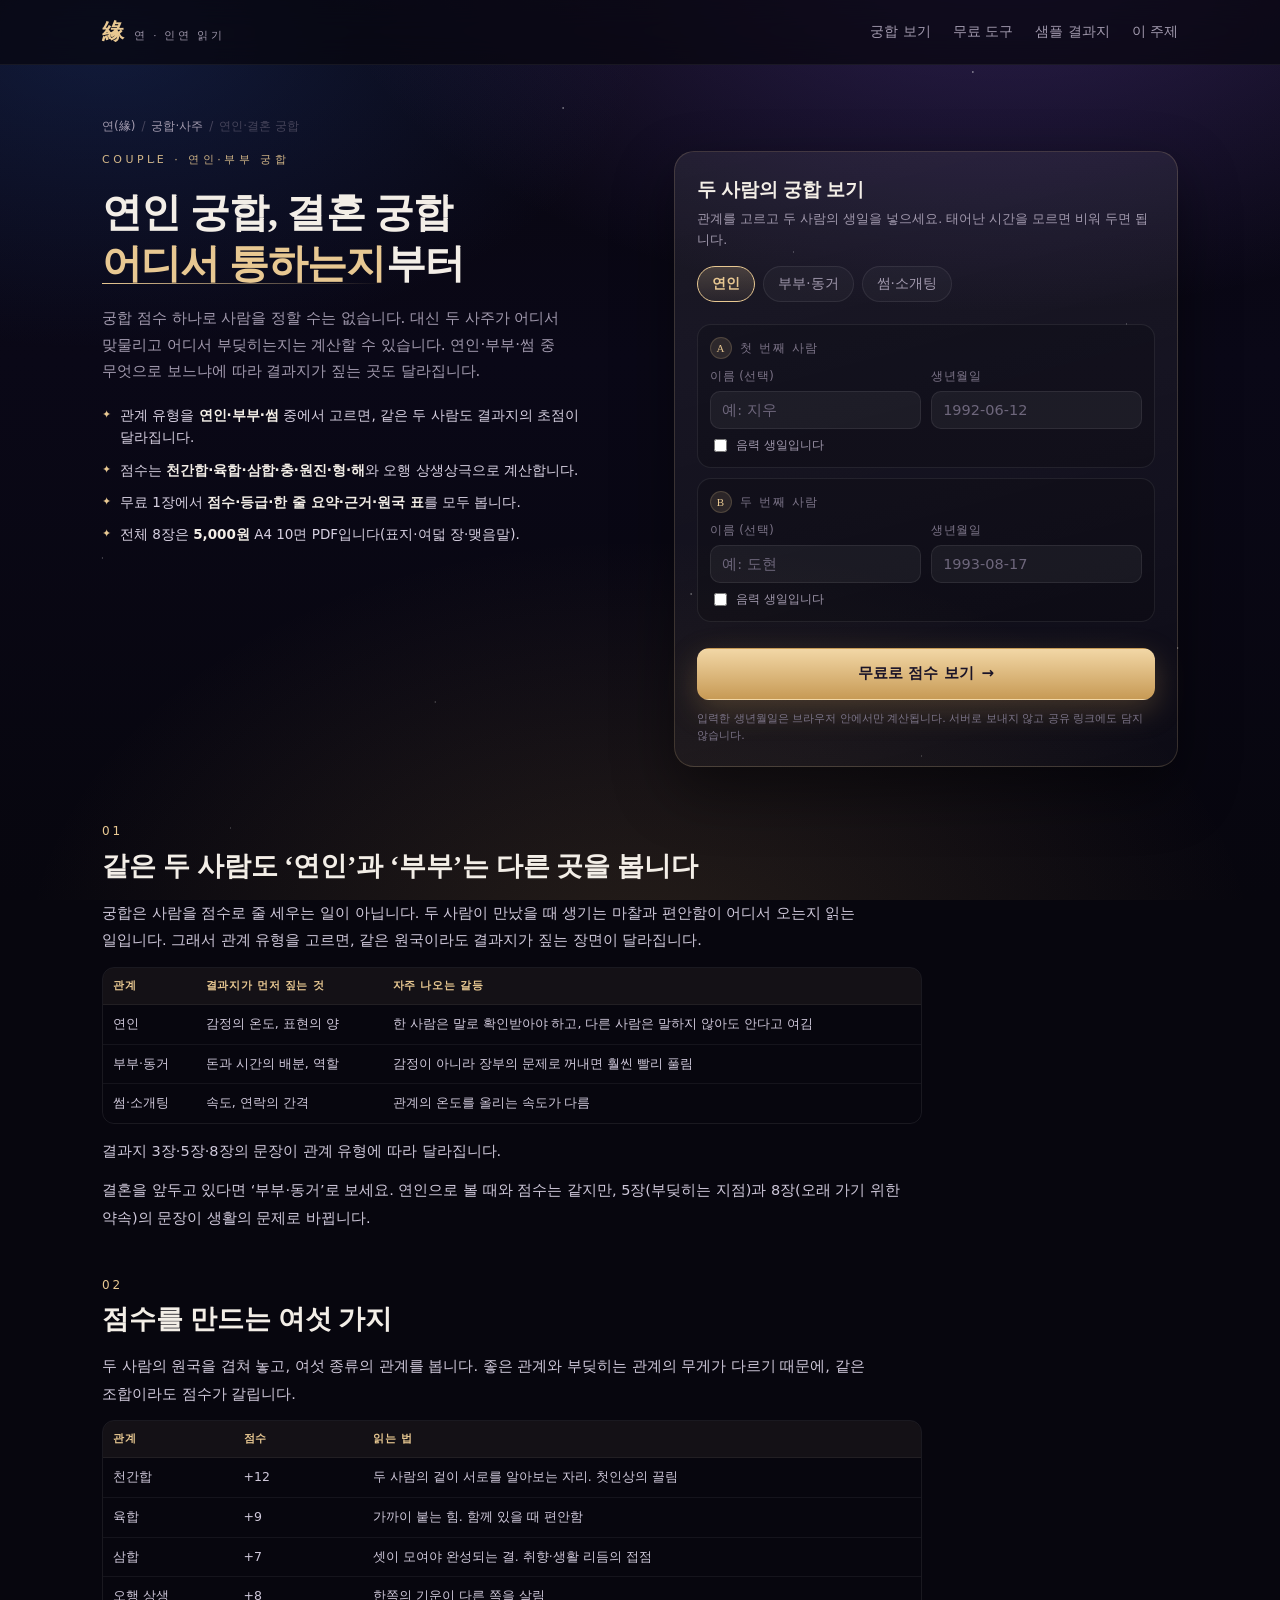
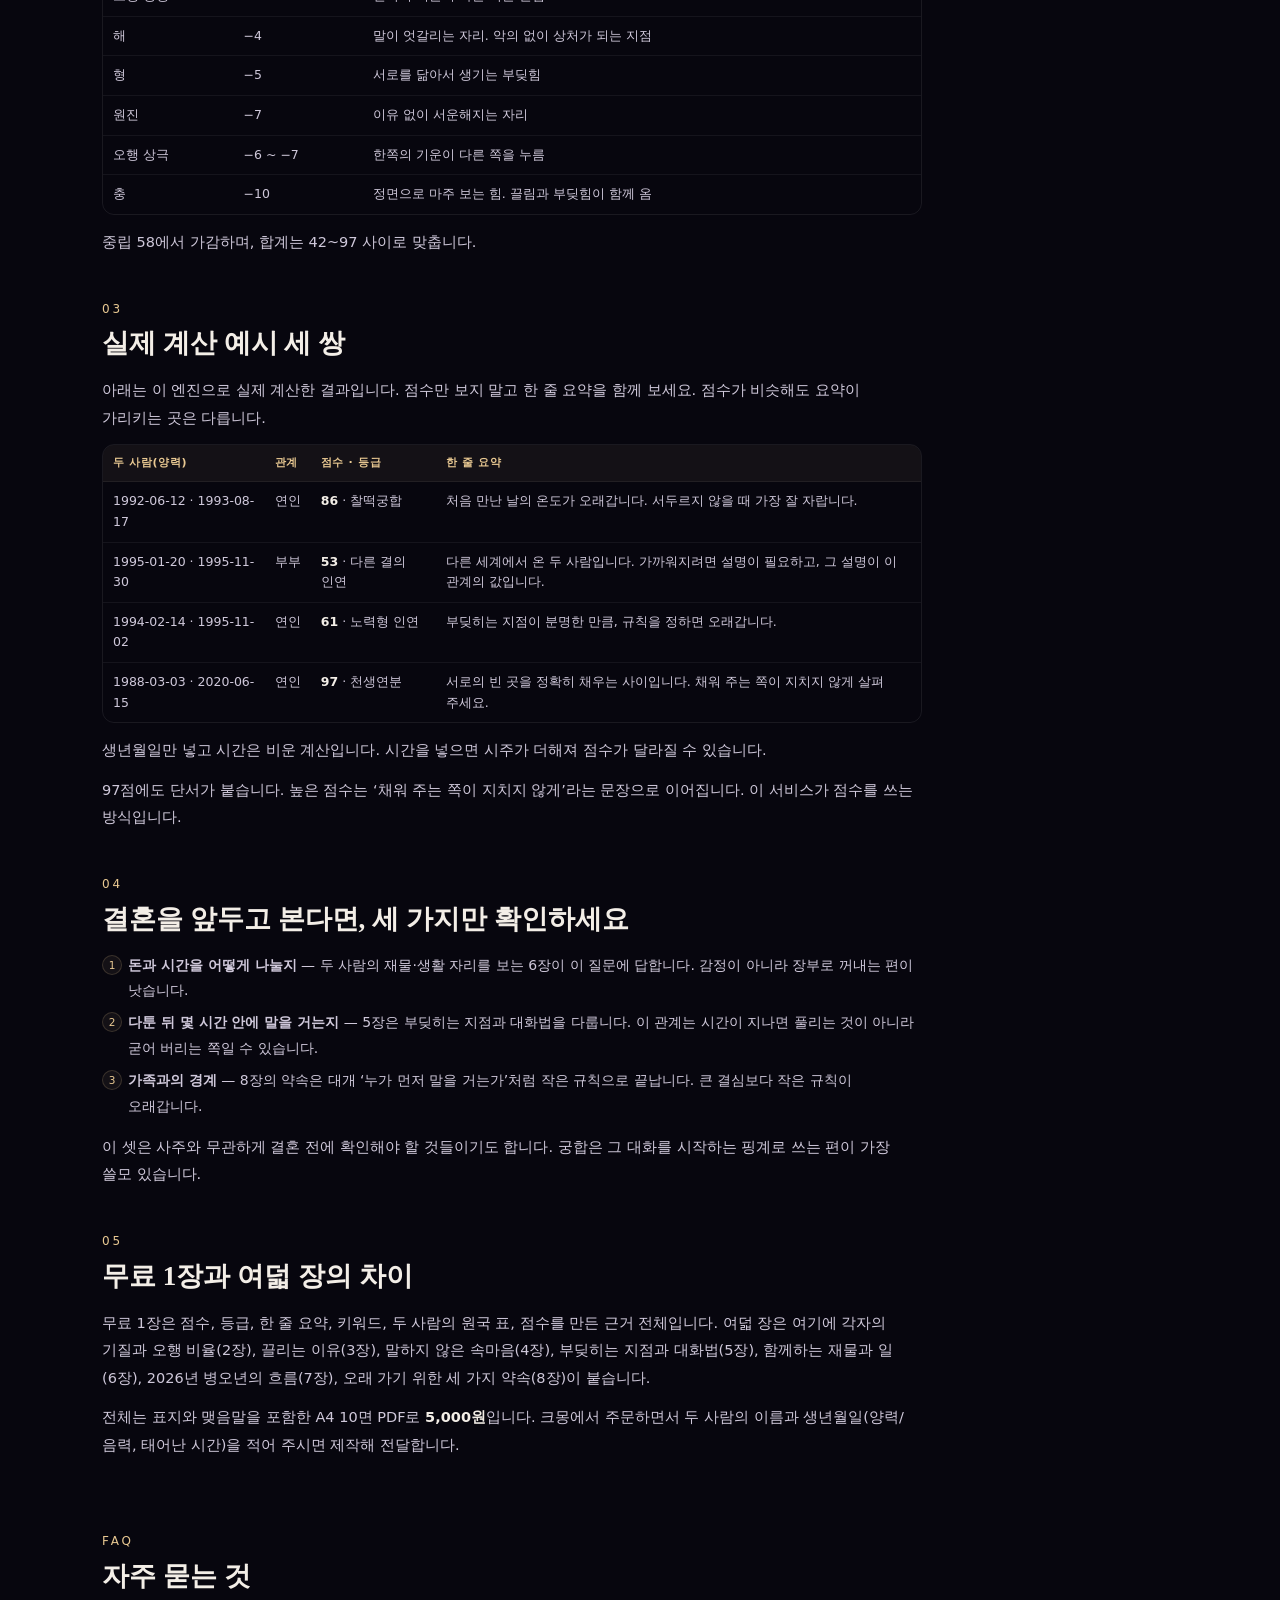
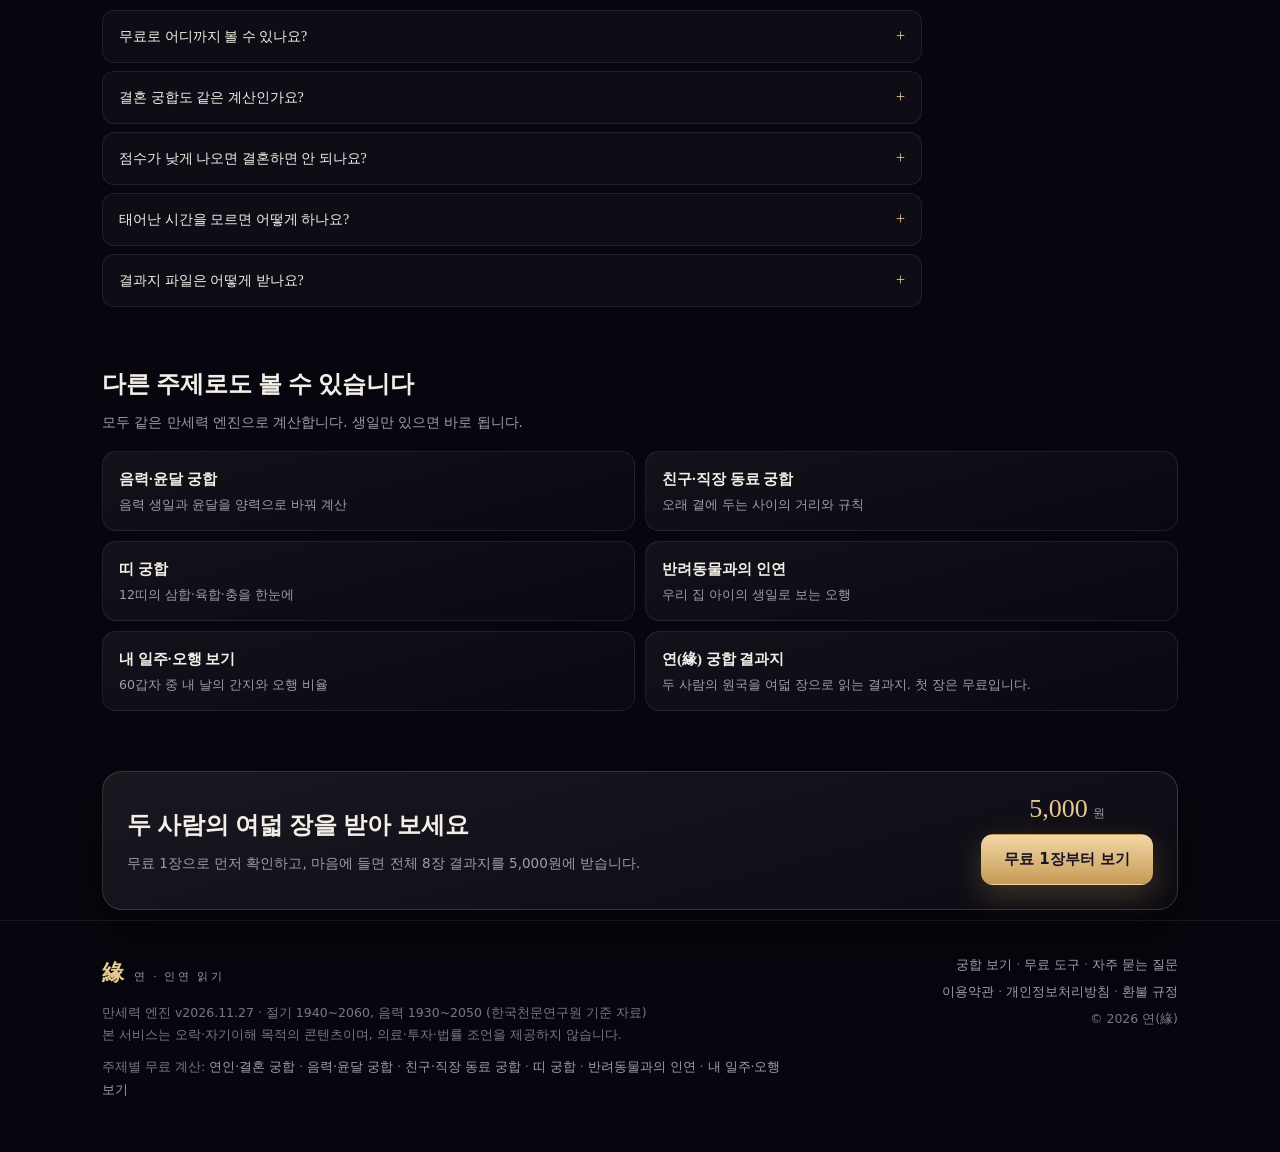
==== gunghap-couple.html @ 111bd9ff "deploy: 연(緣) 2026-11-27 07:39 (31개 파일)" ====
<!DOCTYPE html>
<html lang="ko">
<head>
<meta charset="utf-8">
<meta name="viewport" content="width=device-width, initial-scale=1, viewport-fit=cover">
<title>연인 궁합 · 결혼 궁합 — 만세력으로 보는 두 사람 | 연(緣)</title>
<meta name="description" content="연인 궁합과 결혼 궁합을 만세력 원국으로 계산합니다. 어디서 통하고 어디서 부딪히는지, 점수와 근거를 무료로 확인하세요. 첫 장 무료.">
<meta name="robots" content="index,follow">
<link rel="canonical" href="https://chlrhkdwns12-boop.github.io/yeon-compatibility/gunghap-couple.html">

<meta property="og:title" content="연인 궁합 · 결혼 궁합 — 만세력으로 보는 두 사람 | 연(緣)">
<meta property="og:description" content="연인 궁합과 결혼 궁합을 만세력 원국으로 계산합니다. 어디서 통하고 어디서 부딪히는지, 점수와 근거를 무료로 확인하세요. 첫 장 무료.">
<meta property="og:type" content="article">
<meta property="og:url" content="https://chlrhkdwns12-boop.github.io/yeon-compatibility/gunghap-couple.html">
<meta property="og:site_name" content="연(緣) — 두 사람의 인연 읽기">
<meta property="og:locale" content="ko_KR">
<meta property="og:image" content="https://chlrhkdwns12-boop.github.io/yeon-compatibility/assets/og/gunghap-couple.png">
<meta property="og:image:type" content="image/png">
<meta property="og:image:width" content="1200">
<meta property="og:image:height" content="630">
<meta property="og:image:alt" content="연인·결혼 궁합 — 연(緣)">
<meta name="twitter:card" content="summary_large_image">
<meta name="twitter:title" content="연인 궁합 · 결혼 궁합 — 만세력으로 보는 두 사람 | 연(緣)">
<meta name="twitter:description" content="연인 궁합과 결혼 궁합을 만세력 원국으로 계산합니다. 어디서 통하고 어디서 부딪히는지, 점수와 근거를 무료로 확인하세요. 첫 장 무료.">
<meta name="twitter:image" content="https://chlrhkdwns12-boop.github.io/yeon-compatibility/assets/og/gunghap-couple.png">

<meta name="theme-color" content="#07060E">
<link rel="icon" href="assets/favicon.svg" type="image/svg+xml">
<link rel="stylesheet" href="assets/css/app.css">
<link rel="stylesheet" href="assets/css/landing.css">
<script type="application/ld+json">
{
 "@context": "https://schema.org",
 "@graph": [
  {
   "@type": "WebPage",
   "@id": "https://chlrhkdwns12-boop.github.io/yeon-compatibility/gunghap-couple.html#page",
   "url": "https://chlrhkdwns12-boop.github.io/yeon-compatibility/gunghap-couple.html",
   "name": "연인 궁합 · 결혼 궁합 — 만세력으로 보는 두 사람 | 연(緣)",
   "description": "연인 궁합과 결혼 궁합을 만세력 원국으로 계산합니다. 어디서 통하고 어디서 부딪히는지, 점수와 근거를 무료로 확인하세요. 첫 장 무료.",
   "inLanguage": "ko-KR",
   "isPartOf": {
    "@id": "https://chlrhkdwns12-boop.github.io/yeon-compatibility/#website"
   }
  },
  {
   "@type": "BreadcrumbList",
   "itemListElement": [
    {
     "@type": "ListItem",
     "position": 1,
     "name": "연(緣) — 두 사람의 인연 읽기",
     "item": "https://chlrhkdwns12-boop.github.io/yeon-compatibility/"
    },
    {
     "@type": "ListItem",
     "position": 2,
     "name": "연인·결혼 궁합",
     "item": "https://chlrhkdwns12-boop.github.io/yeon-compatibility/gunghap-couple.html"
    }
   ]
  },
  {
   "@type": "FAQPage",
   "mainEntity": [
    {
     "@type": "Question",
     "name": "무료로 어디까지 볼 수 있나요?",
     "acceptedAnswer": {
      "@type": "Answer",
      "text": "두 사람의 생일을 넣으면 점수·등급·한 줄 요약·키워드·두 사람의 원국 표·점수를 만든 근거 전체를 무료로 봅니다. 나머지 일곱 장은 흐리게 잠겨 있고 구성과 첫 문단만 보입니다."
     }
    },
    {
     "@type": "Question",
     "name": "결혼 궁합도 같은 계산인가요?",
     "acceptedAnswer": {
      "@type": "Answer",
      "text": "계산은 같고, 관계 유형을 ‘부부·동거’로 고르면 됩니다. 점수는 같지만 5장과 8장의 문장이 생활·역할·약속 쪽으로 바뀝니다."
     }
    },
    {
     "@type": "Question",
     "name": "점수가 낮게 나오면 결혼하면 안 되나요?",
     "acceptedAnswer": {
      "@type": "Answer",
      "text": "아닙니다. 점수는 맞물림의 정도이고, 낮은 점수는 대개 다름이 크다는 뜻입니다. 결과지는 그 다름을 다루는 방법으로 채워집니다. 결정은 두 사람의 몫이고, 이 서비스는 재미와 자기이해를 위한 읽을거리입니다."
     }
    },
    {
     "@type": "Question",
     "name": "태어난 시간을 모르면 어떻게 하나요?",
     "acceptedAnswer": {
      "@type": "Answer",
      "text": "비워 두면 시주를 뺀 세 기둥(년·월·일)으로 계산합니다. 점수와 문장은 그대로 나오지만, 시주가 더해질 때보다 근거가 단순해집니다."
     }
    },
    {
     "@type": "Question",
     "name": "결과지 파일은 어떻게 받나요?",
     "acceptedAnswer": {
      "@type": "Answer",
      "text": "크몽에서 5,000원에 주문하고 주문 메시지에 두 사람의 정보를 적으면, A4 10면 PDF로 제작해 전달합니다. 파일을 받기 전에는 전액 환불됩니다."
     }
    }
   ]
  }
 ]
}
</script>
</head>
<body>
<div class="sky" aria-hidden="true"></div>
<div class="stars" aria-hidden="true"></div>
<header class="topbar">
  <div class="wrap">
    <a class="brand" href="index.html"><b>緣</b><span>연 · 인연 읽기</span></a>
    <nav class="nav">
      <a href="index.html#fateForm">궁합 보기</a>
      <a href="index.html#tools">무료 도구</a>
      <a class="only-desktop" href="index.html#sample">샘플 결과지</a>
      <a class="only-desktop" href="gunghap-couple.html#top">이 주제</a>
    </nav>
  </div>
</header>

<main id="top">
  <section class="land">
    <div class="wrap">
      <nav class="crumb" aria-label="위치"><a href="index.html">연(緣)</a><span>/</span><a href="index.html#topics">궁합·사주</a><span>/</span><span>연인·결혼 궁합</span></nav>
      <div class="land-grid">
        <div>
          <p class="eyebrow">Couple · 연인·부부 궁합</p>
          <h1>연인 궁합, 결혼 궁합<br><em>어디서 통하는지</em>부터</h1>
          <p class="sub">궁합 점수 하나로 사람을 정할 수는 없습니다. 대신 두 사주가 어디서 맞물리고 어디서 부딪히는지는 계산할 수 있습니다. 연인·부부·썸 중 무엇으로 보느냐에 따라 결과지가 짚는 곳도 달라집니다.</p>
          <ul class="facts">
<li>관계 유형을 <b>연인·부부·썸</b> 중에서 고르면, 같은 두 사람도 결과지의 초점이 달라집니다.</li>
<li>점수는 <b>천간합·육합·삼합·충·원진·형·해</b>와 오행 상생상극으로 계산합니다.</li>
<li>무료 1장에서 <b>점수·등급·한 줄 요약·근거·원국 표</b>를 모두 봅니다.</li>
<li>전체 8장은 <b>5,000원</b> A4 10면 PDF입니다(표지·여덟 장·맺음말).</li>
          </ul>
        </div>
        <form class="card quick" id="landForm" novalidate>
  <h2>두 사람의 궁합 보기</h2>
  <p class="qsub">관계를 고르고 두 사람의 생일을 넣으세요. 태어난 시간을 모르면 비워 두면 됩니다.</p>
  <div class="rel-chips" id="landRels" role="group" aria-label="관계 선택"></div>
  <div class="rwrap" data-p="a">
    <div class="rhead"><span class="b">A</span><span>첫 번째 사람</span></div>
    <div class="row2">
      <div class="field"><label for="laName">이름 (선택)</label>
        <input id="laName" type="text" maxlength="12" placeholder="예: 지우" autocomplete="off"></div>
      <div class="field"><label for="laDate">생년월일</label>
        <input id="laDate" type="text" inputmode="numeric" placeholder="1992-06-12" maxlength="10" autocomplete="bday"></div>
    </div>
    <label class="chk"><input type="checkbox" id="laLunar"> 음력 생일입니다</label>
    <label class="chk" id="laLeapWrap" style="display:none"><input type="checkbox" id="laLeap"> 윤달입니다</label>
  </div>
  <div class="rwrap" data-p="b">
    <div class="rhead"><span class="b">B</span><span>두 번째 사람</span></div>
    <div class="row2">
      <div class="field"><label for="lbName">이름 (선택)</label>
        <input id="lbName" type="text" maxlength="12" placeholder="예: 도현" autocomplete="off"></div>
      <div class="field"><label for="lbDate">생년월일</label>
        <input id="lbDate" type="text" inputmode="numeric" placeholder="1993-08-17" maxlength="10" autocomplete="bday"></div>
    </div>
    <label class="chk"><input type="checkbox" id="lbLunar"> 음력 생일입니다</label>
    <label class="chk" id="lbLeapWrap" style="display:none"><input type="checkbox" id="lbLeap"> 윤달입니다</label>
  </div>
  <div class="err" id="landErr"></div>
  <div class="acts"><button class="btn primary" type="submit" id="landBtn">무료로 점수 보기 <span aria-hidden="true">→</span></button></div>
  <p class="note">입력한 생년월일은 브라우저 안에서만 계산됩니다. 서버로 보내지 않고 공유 링크에도 담지 않습니다.</p>
  <div class="land-out" id="landOut" aria-live="polite"></div>
</form>
      </div>
    </div>
  </section>

  <section class="land-body">
    <div class="wrap">
<div class="land-sec"><h2><span class="n">01</span>같은 두 사람도 ‘연인’과 ‘부부’는 다른 곳을 봅니다</h2>

<p>궁합은 사람을 점수로 줄 세우는 일이 아닙니다. 두 사람이 만났을 때 생기는 마찰과 편안함이 어디서 오는지 읽는 일입니다. 그래서 관계 유형을 고르면, 같은 원국이라도 결과지가 짚는 장면이 달라집니다.</p>
<div class="ltable-wrap"><table class="ltable"><thead><tr><th>관계</th><th>결과지가 먼저 짚는 것</th><th>자주 나오는 갈등</th></tr></thead><tbody><tr><td>연인</td><td>감정의 온도, 표현의 양</td><td>한 사람은 말로 확인받아야 하고, 다른 사람은 말하지 않아도 안다고 여김</td></tr><tr><td>부부·동거</td><td>돈과 시간의 배분, 역할</td><td>감정이 아니라 장부의 문제로 꺼내면 훨씬 빨리 풀림</td></tr><tr><td>썸·소개팅</td><td>속도, 연락의 간격</td><td>관계의 온도를 올리는 속도가 다름</td></tr></tbody></table></div><p class="land-cap">결과지 3장·5장·8장의 문장이 관계 유형에 따라 달라집니다.</p>
<p>결혼을 앞두고 있다면 ‘부부·동거’로 보세요. 연인으로 볼 때와 점수는 같지만, 5장(부딪히는 지점)과 8장(오래 가기 위한 약속)의 문장이 생활의 문제로 바뀝니다.</p>
</div>
<div class="land-sec"><h2><span class="n">02</span>점수를 만드는 여섯 가지</h2>

<p>두 사람의 원국을 겹쳐 놓고, 여섯 종류의 관계를 봅니다. 좋은 관계와 부딪히는 관계의 무게가 다르기 때문에, 같은 조합이라도 점수가 갈립니다.</p>
<div class="ltable-wrap"><table class="ltable"><thead><tr><th>관계</th><th>점수</th><th>읽는 법</th></tr></thead><tbody><tr><td>천간합</td><td>+12</td><td>두 사람의 겉이 서로를 알아보는 자리. 첫인상의 끌림</td></tr><tr><td>육합</td><td>+9</td><td>가까이 붙는 힘. 함께 있을 때 편안함</td></tr><tr><td>삼합</td><td>+7</td><td>셋이 모여야 완성되는 결. 취향·생활 리듬의 접점</td></tr><tr><td>오행 상생</td><td>+8</td><td>한쪽의 기운이 다른 쪽을 살림</td></tr><tr><td>해</td><td>−4</td><td>말이 엇갈리는 자리. 악의 없이 상처가 되는 지점</td></tr><tr><td>형</td><td>−5</td><td>서로를 닮아서 생기는 부딪힘</td></tr><tr><td>원진</td><td>−7</td><td>이유 없이 서운해지는 자리</td></tr><tr><td>오행 상극</td><td>−6 ~ −7</td><td>한쪽의 기운이 다른 쪽을 누름</td></tr><tr><td>충</td><td>−10</td><td>정면으로 마주 보는 힘. 끌림과 부딪힘이 함께 옴</td></tr></tbody></table></div><p class="land-cap">중립 58에서 가감하며, 합계는 42~97 사이로 맞춥니다.</p>
</div>
<div class="land-sec"><h2><span class="n">03</span>실제 계산 예시 세 쌍</h2>

<p>아래는 이 엔진으로 실제 계산한 결과입니다. 점수만 보지 말고 한 줄 요약을 함께 보세요. 점수가 비슷해도 요약이 가리키는 곳은 다릅니다.</p>
<div class="ltable-wrap"><table class="ltable"><thead><tr><th>두 사람(양력)</th><th>관계</th><th>점수 · 등급</th><th>한 줄 요약</th></tr></thead><tbody><tr><td>1992-06-12 · 1993-08-17</td><td>연인</td><td><b>86</b> · 찰떡궁합</td><td>처음 만난 날의 온도가 오래갑니다. 서두르지 않을 때 가장 잘 자랍니다.</td></tr><tr><td>1995-01-20 · 1995-11-30</td><td>부부</td><td><b>53</b> · 다른 결의 인연</td><td>다른 세계에서 온 두 사람입니다. 가까워지려면 설명이 필요하고, 그 설명이 이 관계의 값입니다.</td></tr><tr><td>1994-02-14 · 1995-11-02</td><td>연인</td><td><b>61</b> · 노력형 인연</td><td>부딪히는 지점이 분명한 만큼, 규칙을 정하면 오래갑니다.</td></tr><tr><td>1988-03-03 · 2020-06-15</td><td>연인</td><td><b>97</b> · 천생연분</td><td>서로의 빈 곳을 정확히 채우는 사이입니다. 채워 주는 쪽이 지치지 않게 살펴 주세요.</td></tr></tbody></table></div><p class="land-cap">생년월일만 넣고 시간은 비운 계산입니다. 시간을 넣으면 시주가 더해져 점수가 달라질 수 있습니다.</p>
<p>97점에도 단서가 붙습니다. 높은 점수는 ‘채워 주는 쪽이 지치지 않게’라는 문장으로 이어집니다. 이 서비스가 점수를 쓰는 방식입니다.</p>
</div>
<div class="land-sec"><h2><span class="n">04</span>결혼을 앞두고 본다면, 세 가지만 확인하세요</h2>

<ol>
<li><b>돈과 시간을 어떻게 나눌지</b> — 두 사람의 재물·생활 자리를 보는 6장이 이 질문에 답합니다. 감정이 아니라 장부로 꺼내는 편이 낫습니다.</li>
<li><b>다툰 뒤 몇 시간 안에 말을 거는지</b> — 5장은 부딪히는 지점과 대화법을 다룹니다. 이 관계는 시간이 지나면 풀리는 것이 아니라 굳어 버리는 쪽일 수 있습니다.</li>
<li><b>가족과의 경계</b> — 8장의 약속은 대개 ‘누가 먼저 말을 거는가’처럼 작은 규칙으로 끝납니다. 큰 결심보다 작은 규칙이 오래갑니다.</li>
</ol>
<p>이 셋은 사주와 무관하게 결혼 전에 확인해야 할 것들이기도 합니다. 궁합은 그 대화를 시작하는 핑계로 쓰는 편이 가장 쓸모 있습니다.</p>
</div>
<div class="land-sec"><h2><span class="n">05</span>무료 1장과 여덟 장의 차이</h2>

<p>무료 1장은 점수, 등급, 한 줄 요약, 키워드, 두 사람의 원국 표, 점수를 만든 근거 전체입니다. 여덟 장은 여기에 각자의 기질과 오행 비율(2장), 끌리는 이유(3장), 말하지 않은 속마음(4장), 부딪히는 지점과 대화법(5장), 함께하는 재물과 일(6장), 2026년 병오년의 흐름(7장), 오래 가기 위한 세 가지 약속(8장)이 붙습니다.</p>
<p>전체는 표지와 맺음말을 포함한 A4 10면 PDF로 <strong>5,000원</strong>입니다. 크몽에서 주문하면서 두 사람의 이름과 생년월일(양력/음력, 태어난 시간)을 적어 주시면 제작해 전달합니다.</p>
</div>
    </div>
  </section>

  <section class="land-faq">
    <div class="wrap">
      <div class="land-sec" style="margin-bottom:0">
        <h2><span class="n">FAQ</span>자주 묻는 것</h2>
        <div class="land-faq-list">
<details class="qa"><summary>무료로 어디까지 볼 수 있나요?</summary><p>두 사람의 생일을 넣으면 점수·등급·한 줄 요약·키워드·두 사람의 원국 표·점수를 만든 근거 전체를 무료로 봅니다. 나머지 일곱 장은 흐리게 잠겨 있고 구성과 첫 문단만 보입니다.</p></details>
<details class="qa"><summary>결혼 궁합도 같은 계산인가요?</summary><p>계산은 같고, 관계 유형을 ‘부부·동거’로 고르면 됩니다. 점수는 같지만 5장과 8장의 문장이 생활·역할·약속 쪽으로 바뀝니다.</p></details>
<details class="qa"><summary>점수가 낮게 나오면 결혼하면 안 되나요?</summary><p>아닙니다. 점수는 맞물림의 정도이고, 낮은 점수는 대개 다름이 크다는 뜻입니다. 결과지는 그 다름을 다루는 방법으로 채워집니다. 결정은 두 사람의 몫이고, 이 서비스는 재미와 자기이해를 위한 읽을거리입니다.</p></details>
<details class="qa"><summary>태어난 시간을 모르면 어떻게 하나요?</summary><p>비워 두면 시주를 뺀 세 기둥(년·월·일)으로 계산합니다. 점수와 문장은 그대로 나오지만, 시주가 더해질 때보다 근거가 단순해집니다.</p></details>
<details class="qa"><summary>결과지 파일은 어떻게 받나요?</summary><p>크몽에서 5,000원에 주문하고 주문 메시지에 두 사람의 정보를 적으면, A4 10면 PDF로 제작해 전달합니다. 파일을 받기 전에는 전액 환불됩니다.</p></details>
        </div>
      </div>
    </div>
  </section>

<section class="land-links"><div class="wrap"><h2>다른 주제로도 볼 수 있습니다</h2><p class="lead">모두 같은 만세력 엔진으로 계산합니다. 생일만 있으면 바로 됩니다.</p><div class="link-grid"><a class="link-card" href="gunghap-lunar.html"><b>음력·윤달 궁합</b><span>음력 생일과 윤달을 양력으로 바꿔 계산</span></a><a class="link-card" href="gunghap-friend.html"><b>친구·직장 동료 궁합</b><span>오래 곁에 두는 사이의 거리와 규칙</span></a><a class="link-card" href="gunghap-ddi.html"><b>띠 궁합</b><span>12띠의 삼합·육합·충을 한눈에</span></a><a class="link-card" href="gunghap-pet.html"><b>반려동물과의 인연</b><span>우리 집 아이의 생일로 보는 오행</span></a><a class="link-card" href="saju-ilju.html"><b>내 일주·오행 보기</b><span>60갑자 중 내 날의 간지와 오행 비율</span></a><a class="link-card" href="index.html#fateForm"><b>연(緣) 궁합 결과지</b><span>두 사람의 원국을 여덟 장으로 읽는 결과지. 첫 장은 무료입니다.</span></a></div></div></section>
<section class="land-cta"><div class="wrap"><div class="card">
  <div><h2>두 사람의 여덟 장을 받아 보세요</h2><p>무료 1장으로 먼저 확인하고, 마음에 들면 전체 8장 결과지를 5,000원에 받습니다.</p></div>
  <div class="center"><div class="price">5,000<small>원</small></div>
  <a class="btn primary" href="index.html#fateForm" style="margin-top:12px">무료 1장부터 보기</a></div>
</div></div></section>
</main>

<footer>
  <div class="wrap">
    <div>
      <div class="brand" style="margin-bottom:8px"><b>緣</b><span>연 · 인연 읽기</span></div>
      <div class="fine">만세력 엔진 v2026.11.27 · 절기 1940~2060, 음력 1930~2050 (한국천문연구원 기준 자료)<br>
      본 서비스는 오락·자기이해 목적의 콘텐츠이며, 의료·투자·법률 조언을 제공하지 않습니다.</div>
      <div class="sitelinks">주제별 무료 계산: <a href="gunghap-couple.html">연인·결혼 궁합</a> · <a href="gunghap-lunar.html">음력·윤달 궁합</a> · <a href="gunghap-friend.html">친구·직장 동료 궁합</a> · <a href="gunghap-ddi.html">띠 궁합</a> · <a href="gunghap-pet.html">반려동물과의 인연</a> · <a href="saju-ilju.html">내 일주·오행 보기</a></div>
    </div>
    <div style="text-align:right">
      <div><a href="index.html#fateForm">궁합 보기</a> · <a href="index.html#tools">무료 도구</a> · <a href="index.html#faq">자주 묻는 질문</a></div>
      <div style="margin-top:6px"><a href="terms.html">이용약관</a> · <a href="privacy.html">개인정보처리방침</a> · <a href="terms.html#refund">환불 규정</a></div>
      <div style="margin-top:6px">© 2026 연(緣)</div>
    </div>
  </div>
</footer>

<script src="assets/js/config.js"></script>
<script src="assets/js/data-jeolgi.js"></script>
<script src="assets/js/data-lunar.js"></script>
<script src="assets/js/engine.js"></script>
<script src="assets/js/content.js"></script>
<script src="assets/js/report.js"></script>
<script>
window.LANDING = {"mode": "pair", "rel": "연인", "rels": [{"key": "연인", "base": "연인", "label": "연인"}, {"key": "부부", "base": "부부", "label": "부부·동거"}, {"key": "썸", "base": "썸", "label": "썸·소개팅"}], "nameA": "나", "nameB": "상대"};
</script>
<script src="assets/js/landing.js"></script>
</body>
</html>
---- assets/css/app.css ----
/* ============================================================
 * 연(緣) — 두 사람 인연 읽기
 * 모바일 우선 · 다크 코스믹 + 아이보리 페이퍼 결과지
 * ============================================================ */

:root{
  --bg:#07060E;
  --bg-2:#0C0A18;
  --panel:rgba(255,255,255,.045);
  --panel-2:rgba(255,255,255,.07);
  --line:rgba(233,200,145,.18);
  --line-soft:rgba(255,255,255,.08);
  --gold:#E8C892;
  --gold-2:#C79A55;
  --gold-dim:#8E6B33;
  --lilac:#B7A6FF;
  --text:#F3EEE7;
  --muted:#A29AAE;
  --muted-2:#7C7488;
  --paper:#F4EBD6;
  --paper-2:#EFE3C8;
  --ink:#1E1A2B;
  --ink-2:#4A4358;
  --ink-3:#7A7288;
  --serif:'Noto Serif CJK KR','Noto Serif KR','Nanum Myeongjo','Apple SD Gothic Neo',serif;
  --sans:'Noto Sans CJK KR','Pretendard','Apple SD Gothic Neo','Malgun Gothic',system-ui,sans-serif;
  --shadow:0 24px 60px rgba(0,0,0,.45);
  --radius:20px;
}

*{box-sizing:border-box}
html{scroll-behavior:smooth}
#fateForm,#tools,#sample,#faq,#trust{scroll-margin-top:78px}
body{
  margin:0;background:var(--bg);color:var(--text);
  font-family:var(--sans);font-size:16px;line-height:1.65;
  -webkit-font-smoothing:antialiased;
  overflow-x:hidden;
}
img{max-width:100%}
a{color:inherit;text-decoration:none}
button{font-family:inherit}
.wrap{width:100%;max-width:1120px;margin:0 auto;padding:0 22px}
.eyebrow{
  font-size:11px;letter-spacing:.32em;text-transform:uppercase;
  color:var(--gold);opacity:.9;margin:0 0 18px;font-weight:500;
}
.serif{font-family:var(--serif)}
.muted{color:var(--muted)}
.small{font-size:13px}

/* ---------- 배경 ---------- */
.sky{position:fixed;inset:0;z-index:-2;background:
  radial-gradient(1100px 620px at 78% -8%, rgba(122,86,214,.34), transparent 62%),
  radial-gradient(900px 520px at 8% 4%, rgba(38,74,158,.30), transparent 60%),
  radial-gradient(1000px 700px at 50% 108%, rgba(199,154,85,.16), transparent 62%),
  linear-gradient(180deg,#08060F 0%,#0A0817 40%,#07060E 100%);
}
.stars{position:fixed;inset:0;z-index:-1;pointer-events:none;opacity:.85;background-image:
  radial-gradient(1.2px 1.2px at 12% 18%, rgba(255,255,255,.85), transparent 100%),
  radial-gradient(1px 1px at 28% 42%, rgba(255,255,255,.55), transparent 100%),
  radial-gradient(1.4px 1.4px at 44% 12%, rgba(255,255,255,.7), transparent 100%),
  radial-gradient(1px 1px at 62% 28%, rgba(255,255,255,.5), transparent 100%),
  radial-gradient(1.3px 1.3px at 76% 8%, rgba(255,255,255,.8), transparent 100%),
  radial-gradient(1px 1px at 88% 36%, rgba(255,255,255,.5), transparent 100%),
  radial-gradient(1.1px 1.1px at 8% 62%, rgba(255,255,255,.45), transparent 100%),
  radial-gradient(1px 1px at 34% 78%, rgba(255,255,255,.5), transparent 100%),
  radial-gradient(1.3px 1.3px at 54% 66%, rgba(255,255,255,.6), transparent 100%),
  radial-gradient(1px 1px at 72% 84%, rgba(255,255,255,.4), transparent 100%),
  radial-gradient(1.2px 1.2px at 92% 72%, rgba(255,255,255,.6), transparent 100%),
  radial-gradient(1px 1px at 18% 92%, rgba(255,255,255,.4), transparent 100%);
  animation:twinkle 9s ease-in-out infinite alternate;
}
@keyframes twinkle{from{opacity:.45}to{opacity:.95}}

/* ---------- 상단 ---------- */
.topbar{
  position:sticky;top:0;z-index:40;
  background:rgba(7,6,14,.72);backdrop-filter:blur(14px);
  border-bottom:1px solid rgba(255,255,255,.06);
}
.topbar .wrap{display:flex;align-items:center;justify-content:space-between;height:64px}
.brand{display:flex;align-items:baseline;gap:10px;font-family:var(--serif);font-size:19px;letter-spacing:.02em}
.brand b{color:var(--gold);font-weight:700;font-size:22px}
.brand span{font-size:11px;letter-spacing:.24em;color:var(--muted);text-transform:uppercase}
.nav{display:flex;gap:22px;font-size:14px;color:var(--muted)}
.nav a:hover{color:var(--gold)}
.nav a.only-desktop{display:none}
@media(min-width:760px){.nav a.only-desktop{display:inline}}

/* ---------- 히어로 ---------- */
.hero{padding:56px 0 40px}
.hero-grid{display:grid;gap:40px}
@media(min-width:960px){
  .hero-grid{grid-template-columns:1.12fr .88fr;gap:56px;align-items:center}
  .hero{padding:78px 0 56px}
}
h1{
  font-family:var(--serif);font-weight:600;word-break:keep-all;
  font-size:clamp(30px,4.4vw,47px);line-height:1.3;letter-spacing:-.02em;margin:0 0 20px;
}
h1 em{font-style:normal;color:var(--gold);position:relative}
h1 em::after{content:"";position:absolute;left:0;right:0;bottom:2px;height:1px;background:linear-gradient(90deg,var(--gold),transparent)}
.hero .sub{color:var(--muted);font-size:15.5px;max-width:520px;margin:0 0 26px;word-break:keep-all}
.tags{display:flex;flex-wrap:wrap;gap:8px;margin-bottom:28px}
.tag{
  font-size:12px;padding:6px 12px;border-radius:999px;
  border:1px solid var(--line);color:var(--gold);background:rgba(232,200,146,.06);
  letter-spacing:.02em;
}
.tag.dim{border-color:var(--line-soft);color:var(--muted);background:rgba(255,255,255,.03)}

/* ---------- 폼 카드 ---------- */
.card{
  border:1px solid var(--line);border-radius:var(--radius);
  background:linear-gradient(165deg,rgba(255,255,255,.075),rgba(255,255,255,.022));
  box-shadow:var(--shadow);
  padding:24px;
}
.card-head{display:flex;align-items:center;justify-content:space-between;margin-bottom:18px}
.card-head h2,.card-head h3{margin:0;font-family:var(--serif);font-weight:600;font-size:19px;word-break:keep-all}
.card-head .step{font-size:11px;letter-spacing:.2em;color:var(--gold);text-transform:uppercase}

.rel-chips{display:flex;flex-wrap:wrap;gap:8px;margin-bottom:22px}
.rel{
  border:1px solid var(--line-soft);background:rgba(255,255,255,.03);color:var(--muted);
  padding:8px 14px;border-radius:999px;font-size:13.5px;cursor:pointer;transition:.18s;
}
.rel:hover{border-color:var(--line);color:var(--text)}
.rel[aria-pressed="true"]{
  background:linear-gradient(180deg,rgba(232,200,146,.22),rgba(232,200,146,.08));
  border-color:var(--gold);color:var(--gold);font-weight:600;
}
.person{border:1px solid var(--line-soft);border-radius:14px;padding:14px;margin-bottom:12px;background:rgba(0,0,0,.16)}
.person .phead{display:flex;align-items:center;gap:8px;margin-bottom:10px}
.person .phead .badge{
  width:22px;height:22px;border-radius:50%;display:grid;place-items:center;
  font-size:11px;color:#1a1428;background:linear-gradient(180deg,var(--gold),var(--gold-2));font-weight:700;
}
.person .phead span{font-size:12.5px;letter-spacing:.14em;color:var(--muted);text-transform:uppercase}
.grid-2{display:grid;grid-template-columns:1fr 1fr;gap:10px}
.grid-3{display:grid;grid-template-columns:1fr 1fr 1fr;gap:10px}
.field{display:flex;flex-direction:column;gap:5px}
.field label{font-size:11.5px;color:var(--muted-2);letter-spacing:.04em}
.field input,.field select{
  width:100%;background:rgba(255,255,255,.05);border:1px solid var(--line-soft);
  color:var(--text);border-radius:10px;padding:10px 11px;font-size:14.5px;font-family:var(--sans);
  appearance:none;
}
.field input:focus,.field select:focus{outline:none;border-color:var(--gold);background:rgba(232,200,146,.07)}
.field input::placeholder{color:#6E677C}
.hint{font-size:11.5px;color:var(--muted-2);margin-top:8px;line-height:1.5}
.err{color:#FF9C9C;font-size:12.5px;margin-top:8px;display:none}
.err.show{display:block}

.btn{
  display:inline-flex;align-items:center;justify-content:center;gap:8px;
  border-radius:12px;padding:14px 22px;font-size:15px;font-weight:600;cursor:pointer;
  border:1px solid transparent;transition:.18s;text-align:center;
  word-break:keep-all;line-height:1.45;
}
.btn.primary{
  width:100%;margin-top:16px;color:#1A1428;
  background:linear-gradient(180deg,#F2D7A6,var(--gold-2));
  box-shadow:0 10px 30px rgba(199,154,85,.28);
}
.btn.primary:hover{filter:brightness(1.06);transform:translateY(-1px)}
.btn.ghost{background:rgba(255,255,255,.04);border-color:var(--line);color:var(--gold)}
.btn.ghost:hover{background:rgba(232,200,146,.1)}
.btn.wide{width:100%}
.btn.sm{padding:10px 16px;font-size:13.5px;border-radius:10px}
.btn:disabled{opacity:.55;cursor:default;transform:none}

/* ---------- 결과 ---------- */
.result{padding:26px 0 10px;scroll-margin-top:80px}
.result-head{display:flex;align-items:flex-end;justify-content:space-between;gap:16px;margin-bottom:22px;flex-wrap:wrap}
.result-head h2{font-family:var(--serif);font-size:clamp(22px,4vw,30px);margin:0;font-weight:600;word-break:keep-all}
.result-head .who{color:var(--muted);font-size:13px;margin-top:6px;line-height:1.6;word-break:keep-all}

.scorecard{
  display:grid;gap:26px;border-radius:24px;padding:28px;
  border:1px solid var(--line);
  background:
    radial-gradient(600px 300px at 80% -20%,rgba(183,166,255,.22),transparent 60%),
    linear-gradient(160deg,rgba(255,255,255,.09),rgba(255,255,255,.02));
  box-shadow:var(--shadow);
}
@media(min-width:820px){.scorecard{grid-template-columns:200px 1fr;align-items:center;padding:34px}}
.ring{position:relative;width:180px;height:180px;margin:0 auto}
.ring svg{transform:rotate(-90deg)}
.ring .val{
  position:absolute;inset:0;display:grid;place-items:center;text-align:center;
}
.ring .val b{display:block;font-family:var(--serif);font-size:52px;line-height:1;color:var(--gold);letter-spacing:-.02em}
.ring .val span{font-size:12px;letter-spacing:.22em;color:var(--muted);text-transform:uppercase}
.scorecard .grade{font-family:var(--serif);font-size:24px;margin:0 0 8px;color:var(--gold)}
.scorecard .summary{margin:0 0 16px;font-size:16px;line-height:1.7;word-break:keep-all}
.kw{display:flex;flex-wrap:wrap;gap:6px}
.kw span{font-size:12px;color:var(--lilac);border:1px solid rgba(183,166,255,.28);background:rgba(183,166,255,.08);padding:4px 10px;border-radius:999px}

/* ---------- 공유 카드 ---------- */
.share{margin-top:22px;display:grid;gap:18px}
@media(min-width:760px){.share{grid-template-columns:300px 1fr;align-items:center}}
.share-canvas-wrap{
  border-radius:18px;overflow:hidden;border:1px solid var(--line);background:#0a0816;
  box-shadow:0 18px 40px rgba(0,0,0,.5);
}
#shareCanvas{display:block;width:100%;height:auto}
.share h3{font-family:var(--serif);font-size:18px;margin:0 0 8px}
.share p{color:var(--muted);font-size:13.5px;margin:0 0 14px;max-width:56ch;word-break:keep-all}
.share-actions{display:flex;flex-wrap:wrap;gap:8px}
.card-styles{display:flex;flex-wrap:wrap;gap:8px;margin:0 0 14px}
.card-style{
  appearance:none;cursor:pointer;font-size:12.5px;color:var(--muted);letter-spacing:.02em;
  background:rgba(255,255,255,.04);border:1px solid var(--line-soft);
  border-radius:999px;padding:7px 14px;transition:.15s;
}
.card-style:hover{border-color:var(--line);color:var(--text)}
.card-style[aria-pressed="true"]{
  color:#1E1A2B;border-color:transparent;font-weight:600;
  background:linear-gradient(135deg,#F2D7A6,#C79A55);
  box-shadow:0 4px 14px rgba(199,154,85,.28);
}

/* ---------- 원국 표 ---------- */
.pillars{display:grid;gap:10px;margin-top:6px}
.pillar-row{
  display:grid;grid-template-columns:66px repeat(4,1fr);gap:8px;align-items:center;
  border:1px solid var(--line-soft);border-radius:12px;padding:10px;background:rgba(0,0,0,.18);
}
.pillar-row .nm{font-size:13px;color:var(--muted);padding-left:4px;overflow:hidden;text-overflow:ellipsis;white-space:nowrap}
.pillar-cell{text-align:center;border-radius:8px;padding:6px 2px;background:rgba(255,255,255,.04)}
.pillar-cell .hz{font-family:var(--serif);font-size:19px;line-height:1.15;display:block}
.pillar-cell .hg{font-size:11px;color:var(--muted)}
.pillar-cell.empty{opacity:.35}
.pillar-row .hd{font-size:10.5px;letter-spacing:.1em;color:var(--muted-2);text-align:center}
.oh-mok{color:#8FD9A8}.oh-hwa{color:#FF9C86}.oh-to{color:#E8C892}.oh-geum{color:#CFD6E6}.oh-su{color:#8FC4F5}

/* ---------- 근거 ---------- */
.why{margin-top:24px}
.why summary{
  cursor:pointer;list-style:none;font-family:var(--serif);font-size:16px;color:var(--gold);
  display:flex;align-items:center;gap:8px;
}
.why summary::-webkit-details-marker{display:none}
.why summary::after{content:"＋";font-size:14px;color:var(--muted)}
.why[open] summary::after{content:"－"}
.factor{display:flex;justify-content:space-between;gap:14px;padding:12px 0;border-bottom:1px dashed var(--line-soft);font-size:13.5px}
.factor:last-child{border-bottom:0}
.factor b{display:block;font-weight:600;margin-bottom:2px}
.factor .d{color:var(--muted)}
.factor .pt{white-space:nowrap;font-variant-numeric:tabular-nums;font-weight:600}
.pt.plus{color:#8FD9A8}.pt.minus{color:#FF9C86}.pt.zero{color:var(--muted-2)}

/* ---------- 잠금 ---------- */
.locked-wrap{margin-top:44px}
.locked-wrap .lh{display:flex;align-items:baseline;justify-content:space-between;gap:12px;flex-wrap:wrap;margin-bottom:18px}
.locked-wrap h2{font-family:var(--serif);font-size:clamp(20px,3.6vw,26px);margin:0;font-weight:600}
.locked-grid{display:grid;gap:16px}
@media(min-width:760px){.locked-grid{grid-template-columns:1fr 1fr}}
.locked{position:relative;border-radius:16px;overflow:hidden;border:1px solid var(--line-soft);background:rgba(255,255,255,.03)}
.locked .inner{padding:22px;filter:blur(5.5px);opacity:.55;user-select:none;pointer-events:none}
.locked .no{font-size:10.5px;letter-spacing:.22em;color:var(--gold);text-transform:uppercase}
.locked h3{font-family:var(--serif);font-size:18px;margin:6px 0 4px}
.locked .kick{font-size:12.5px;color:var(--muted);margin:0 0 12px}
.locked .body p{font-size:13px;line-height:1.75;color:#CFC8DA;margin:0 0 8px}
.locked .veil{
  position:absolute;inset:0;display:grid;place-items:center;
  background:linear-gradient(180deg,rgba(9,7,18,.35),rgba(9,7,18,.86) 65%);
}
.locked .veil .lk{text-align:center}
.locked .veil .lk b{display:block;font-family:var(--serif);font-size:15px;color:var(--gold)}
.locked .veil .lk span{font-size:12px;color:var(--muted)}

/* ---------- 가격 ---------- */
.offer{
  margin-top:30px;border-radius:22px;padding:26px;border:1px solid var(--gold);
  background:
    radial-gradient(500px 260px at 85% 0%,rgba(232,200,146,.16),transparent 60%),
    linear-gradient(165deg,rgba(255,255,255,.08),rgba(255,255,255,.02));
  box-shadow:0 20px 50px rgba(0,0,0,.4);
}
.offer .row{display:flex;flex-wrap:wrap;align-items:center;justify-content:space-between;gap:18px}
.offer h3{font-family:var(--serif);font-size:22px;margin:0 0 6px}
.offer .p{font-size:13.5px;color:var(--muted);margin:0}
.price{font-family:var(--serif);font-size:34px;color:var(--gold);line-height:1}
.price small{font-size:13px;color:var(--muted);font-family:var(--sans);margin-left:6px}
.offer ul{margin:18px 0 0;padding:0;list-style:none;display:grid;gap:8px}
@media(min-width:660px){.offer ul{grid-template-columns:1fr 1fr}}
.offer li{font-size:13.5px;color:#D9D2E3;display:flex;gap:8px}
.offer li::before{content:"✦";color:var(--gold);font-size:11px;line-height:1.9}

/* ---------- 미니도구 ---------- */
.tools{padding:76px 0 20px}
.sec-head{max-width:640px;margin-bottom:28px}
.sec-head h2{font-family:var(--serif);font-size:clamp(22px,4vw,32px);margin:0 0 10px;font-weight:600}
.sec-head p{color:var(--muted);margin:0;font-size:14.5px}
.tool-grid{display:grid;gap:18px}
@media(min-width:860px){.tool-grid{grid-template-columns:1fr 1fr}}
.tool{padding:24px;border-radius:20px;border:1px solid var(--line-soft);background:linear-gradient(165deg,rgba(255,255,255,.06),rgba(255,255,255,.015))}
.tool h3{font-family:var(--serif);font-size:19px;margin:0 0 6px;word-break:keep-all}
.tool .desc{font-size:13.5px;color:var(--muted);margin:0 0 16px}
.tool .out{margin-top:16px;border-top:1px dashed var(--line-soft);padding-top:16px;display:none}
.tool .out.show{display:block}
.tool .big{font-family:var(--serif);font-size:22px;color:var(--gold);margin:0 0 6px}
.tool .mini-row{display:grid;grid-template-columns:1fr 1fr;gap:10px}

/* 퍼즐 */
.puzzle-grid{display:grid;grid-template-columns:repeat(4,1fr);gap:8px;margin-top:6px}
.tile{
  aspect-ratio:1/1;border-radius:12px;border:1px solid var(--line-soft);
  background:rgba(255,255,255,.05);display:grid;place-items:center;cursor:pointer;
  font-size:22px;transition:.15s;user-select:none;
}
.tile:hover{border-color:var(--line)}
.tile.up{background:linear-gradient(160deg,rgba(232,200,146,.22),rgba(232,200,146,.06));border-color:var(--gold);font-size:26px}
.tile.done{background:rgba(143,217,168,.14);border-color:rgba(143,217,168,.5);cursor:default;opacity:.85}
.puzzle-bar{display:flex;align-items:center;justify-content:space-between;margin-top:12px;font-size:12.5px;color:var(--muted)}

/* ---------- 자주 묻는 질문 ---------- */
.faq{padding:64px 0 10px}
.faq-list{display:grid;gap:10px;max-width:780px}
.qa{
  border:1px solid var(--line-soft);border-radius:14px;
  background:linear-gradient(165deg,rgba(255,255,255,.05),rgba(255,255,255,.012));
  padding:0 18px;
}
.qa summary{
  cursor:pointer;list-style:none;padding:16px 26px 16px 0;position:relative;
  font-family:var(--serif);font-size:15.5px;color:var(--text);
}
.qa summary::-webkit-details-marker{display:none}
.qa summary::after{content:"＋";position:absolute;right:0;top:14px;color:var(--gold);font-size:14px}
.qa[open] summary::after{content:"－"}
.qa[open]{border-color:var(--line);background:linear-gradient(165deg,rgba(232,200,146,.07),rgba(255,255,255,.015))}
.qa p{margin:0 0 16px;font-size:13.8px;line-height:1.8;color:var(--muted);max-width:64ch;word-break:keep-all}
.qa a{color:var(--gold);border-bottom:1px solid rgba(232,200,146,.35)}
.faq-more{margin:18px 0 0;font-size:12.5px;color:var(--muted-2)}
.faq-more a{color:var(--gold)}

/* ---------- 샘플 ---------- */
.sample-sec{padding:70px 0 40px}
.sample-sec .card{display:flex;flex-wrap:wrap;align-items:center;justify-content:space-between;gap:18px}

/* ---------- 신뢰 ---------- */
.trust{padding:60px 0 60px}
.trust-grid{display:grid;gap:16px}
@media(min-width:760px){.trust-grid{grid-template-columns:repeat(3,1fr)}}
.trust .item{border-top:1px solid var(--line);padding-top:16px}
.trust h3{font-family:var(--serif);font-size:16.5px;margin:0 0 6px}
.trust p{margin:0;font-size:13.5px;color:var(--muted);line-height:1.7}

/* ---------- 결과지(종이) — 밤하늘에서 이어지는 한지 한 장 ---------- */
/* 순백 대신 온기 있는 미색 한지 + 금선 테두리 + 먹빛 글씨로 '인연 서책'의 한 쪽처럼 */
.paper{
  /* 종이 위 글씨는 더 진하게(가독성 상향) */
  --ink:#221B30; --ink-2:#3A3348; --ink-3:#5C5568; --gold-dim:#7B5725;
  --frame:rgba(158,118,58,.30);
  background:
    /* 책등에 물리는 쪽의 그늘 — 한 장이 책에서 떨어져 나온 느낌 */
    linear-gradient(90deg, rgba(96,74,42,.13), rgba(96,74,42,.04) 6%, rgba(96,74,42,0) 14%),
    /* 가장자리로 삶아지는 색 — 오래된 종이의 바랜 테 */
    radial-gradient(138% 118% at 50% 46%, rgba(120,90,44,0) 56%, rgba(120,90,44,.11) 100%),
    /* 위에서 스며드는 밤하늘 남색 기운 */
    radial-gradient(128% 76% at 94% -14%, rgba(70,66,126,.14), transparent 58%),
    /* 아래에서 번지는 등불 같은 온기 */
    radial-gradient(100% 66% at 4% 104%, rgba(212,170,104,.22), transparent 62%),
    /* 한지 질감 — 결이 고르지 않은 섬유(늘어선 결 + 미세한 알갱이) */
    url("data:image/svg+xml,%3Csvg xmlns='http://www.w3.org/2000/svg' width='420' height='420'%3E%3Cfilter id='f'%3E%3CfeTurbulence type='fractalNoise' baseFrequency='0.014 0.7' numOctaves='2' stitchTiles='stitch'/%3E%3CfeColorMatrix type='saturate' values='0'/%3E%3C/filter%3E%3Crect width='100%25' height='100%25' filter='url(%23f)' opacity='0.055'/%3E%3C/svg%3E"),
    url("data:image/svg+xml,%3Csvg xmlns='http://www.w3.org/2000/svg' width='220' height='220'%3E%3Cfilter id='g'%3E%3CfeTurbulence type='fractalNoise' baseFrequency='0.86' numOctaves='3' stitchTiles='stitch'/%3E%3CfeColorMatrix type='saturate' values='0'/%3E%3C/filter%3E%3Crect width='100%25' height='100%25' filter='url(%23g)' opacity='0.045'/%3E%3C/svg%3E"),
    /* 종이 자체 톤 — 흰 빛을 눌러 눈이 편한 미색 */
    linear-gradient(178deg,#F4EBD6 0%,#EFE3C8 44%,#E8DABC 100%);
  background-size:auto,auto,auto,auto,420px 420px,220px 220px,auto;
  color:var(--ink);border-radius:14px;padding:26px 24px 24px 26px;
  box-shadow:
    0 1px 0 rgba(150,118,66,.32),
    0 2px 0 rgba(120,96,58,.16),
    0 18px 44px rgba(0,0,0,.5),
    0 0 0 1px rgba(199,154,85,.16),
    0 0 54px rgba(212,170,104,.07);
  position:relative;overflow:hidden;
}
/* 금선 안쪽 테두리 — 고서(古書)의 액자선 */
.paper::before{
  content:"";position:absolute;inset:10px;border-radius:8px;
  border:1px solid var(--frame);
  box-shadow:inset 0 0 0 1px rgba(255,255,255,.32);
  pointer-events:none;
}
/* 오른쪽 위 낙관(인장) — 주홍을 옅게 풀어 종이에 찍힌 도장처럼 */
.paper::after{
  content:"緣";position:absolute;top:14px;right:14px;
  font-family:var(--serif);font-size:17px;line-height:1;font-weight:600;
  color:rgba(150,58,40,.42);background:rgba(170,66,44,.05);
  border:1px solid rgba(150,58,40,.30);
  border-radius:5px;padding:4px 5px;transform:rotate(-3deg);
  pointer-events:none;
}
.paper .pno{
  display:flex;align-items:center;gap:8px;padding-right:44px;
  font-size:10px;letter-spacing:.28em;color:var(--gold-dim);text-transform:uppercase;
}
.paper .pno::before{
  content:"";width:5px;height:5px;flex:none;transform:rotate(45deg);
  background:linear-gradient(135deg,#C79A55,#E8C892);
}
.paper .pno::after{
  content:"";flex:1;height:1px;min-width:20px;
  background:linear-gradient(90deg,var(--frame),rgba(158,118,58,0));
}
.paper h2{
  font-family:var(--serif);font-size:22px;margin:10px 0 3px;font-weight:600;
  color:var(--ink);letter-spacing:-.01em;padding-right:44px;line-height:1.35;
}
.paper .kick{font-size:12.5px;color:var(--ink-3);margin:0 0 16px;letter-spacing:.01em;padding-right:44px}
.paper .lead{
  font-family:var(--serif);font-size:15px;line-height:1.9;color:#382F46;
  border-left:2px solid rgba(158,118,58,.55);
  padding:12px 14px 12px 15px;margin:0 0 20px;border-radius:0 9px 9px 0;
  background:linear-gradient(100deg,rgba(212,170,104,.16),rgba(212,170,104,.04) 72%,rgba(212,170,104,0));
}
.paper p{font-size:14.5px;line-height:1.9;color:var(--ink-2);margin:0 0 14px;word-break:keep-all}
.paper h4{font-family:var(--serif);font-size:15px;margin:20px 0 6px;color:var(--ink)}
.paper .quote{
  font-family:var(--serif);font-size:14px;line-height:1.8;color:#514868;
  background:linear-gradient(180deg,rgba(212,170,104,.15),rgba(212,170,104,.07));
  border:1px solid rgba(158,118,58,.16);border-radius:10px;padding:14px 16px;margin:18px 0 0;
  box-shadow:inset 0 1px 0 rgba(255,255,255,.35);
}
.paper ul{margin:0 0 14px;padding-left:0;list-style:none}
.paper li{font-size:14px;line-height:1.85;color:var(--ink-2);padding-left:16px;position:relative;margin-bottom:6px}
.paper li::before{content:"·";position:absolute;left:4px;color:var(--gold-2);font-weight:700}
.paper ol{margin:0 0 14px;padding-left:0;list-style:none;counter-reset:n}
.paper ol li{counter-increment:n;padding-left:26px}
.paper ol li::before{
  content:counter(n);position:absolute;left:0;top:3px;width:18px;height:18px;border-radius:50%;
  background:rgba(199,154,85,.18);color:var(--gold-dim);font-size:10.5px;display:grid;place-items:center;font-weight:700
}
.paper .cards{display:grid;gap:10px;margin:8px 0 16px}
@media(min-width:560px){.paper .cards.two{grid-template-columns:1fr 1fr}}
.paper .mini-card{
  border:1px solid rgba(158,118,58,.18);border-radius:10px;padding:12px 14px;
  background:linear-gradient(180deg,rgba(255,253,246,.6),rgba(255,251,241,.3));
  box-shadow:inset 0 1px 0 rgba(255,255,255,.45);
}
.paper .mini-card b{display:block;font-family:var(--serif);font-size:13.5px;margin-bottom:4px}
.paper .mini-card p{font-size:13px;line-height:1.75;margin:0;color:var(--ink-2)}
.paper .bars{margin:8px 0 18px}
.paper .bar-row{margin-bottom:10px}
.paper .bar-row .bt{display:flex;justify-content:space-between;font-size:12px;color:var(--ink-3);margin-bottom:4px}
.paper .bar{display:flex;gap:3px}
.paper .bar i{display:block;height:8px;border-radius:3px;flex:1;background:rgba(60,50,66,.09)}
.paper .bar i.on{background:linear-gradient(90deg,var(--gold-2),var(--gold))}
.paper .chips{display:flex;flex-wrap:wrap;gap:6px;margin:0 0 18px}
.paper .chips span{font-size:11.5px;padding:4px 10px;border-radius:999px;background:rgba(199,154,85,.14);color:var(--gold-dim);border:1px solid rgba(158,118,58,.26)}
.paper .meta{
  font-size:11px;color:var(--ink-3);letter-spacing:.02em;
  border-top:1px solid rgba(158,118,58,.22);padding-top:12px;margin-top:18px;
}
.paper .person-head{display:flex;align-items:center;gap:10px;margin:18px 0 8px}
.paper .person-head .g{width:34px;height:34px;border-radius:50%;display:grid;place-items:center;font-family:var(--serif);font-size:15px;background:rgba(199,154,85,.16);color:var(--gold-dim)}
.paper .person-head b{font-family:var(--serif);font-size:16px}
.paper .person-head span{font-size:12px;color:var(--ink-3)}
.paper table{width:100%;border-collapse:collapse;margin:6px 0 14px;font-size:12.5px}
.paper th{font-weight:600;color:var(--ink-3);font-size:11px;letter-spacing:.06em;text-align:center;padding:6px 2px;border-bottom:1px solid rgba(158,118,58,.24)}
.paper td{padding:6px 2px;text-align:center;border-bottom:1px solid rgba(158,118,58,.12)}
.paper td.nm{text-align:left;font-weight:600;color:var(--ink)}
.paper td .hz{font-family:var(--serif);font-size:15px;display:block}
.paper td .hg{font-size:10.5px;color:var(--ink-3)}
.paper .note{font-size:11.5px;color:var(--ink-3);line-height:1.6;margin:-6px 0 10px}

.report-stack{display:grid;gap:18px;margin-top:26px}
.report-header{display:flex;align-items:center;justify-content:space-between;gap:12px;flex-wrap:wrap;margin-bottom:4px}

/* 잠긴 종이 카드 — 종이 위에 밤빛을 덮어 씌운 느낌 */
.locked-paper{position:relative}
.locked-paper .veil{
  position:absolute;inset:0;display:grid;place-items:center;border-radius:14px;
  background:
    /* 잠금 문구 뒤 어스름 — 경계 없이 넓게 퍼지는 그늘 */
    radial-gradient(68% 32% at 50% 46%, rgba(8,7,16,.62), rgba(8,7,16,.34) 46%, rgba(8,7,16,0)),
    radial-gradient(76% 58% at 50% 40%, rgba(232,200,146,.11), transparent 75%),
    linear-gradient(180deg,rgba(12,10,24,.05),rgba(12,10,24,.27) 62%,rgba(9,8,18,.48));
  color:#fff;text-align:center;padding:16px;
  box-shadow:inset 0 0 0 1px rgba(232,200,146,.10);
}
.locked-paper .veil b{display:block;font-family:var(--serif);font-size:15px;color:var(--gold);margin-bottom:2px;text-shadow:0 1px 10px rgba(0,0,0,.5)}
.locked-paper .veil span{font-size:11.5px;color:#EFEBF5}
.locked-paper .paper{filter:blur(3.5px) brightness(.86) saturate(.92);opacity:.96}

/* ---------- 모달 ---------- */
.modal{position:fixed;inset:0;z-index:80;display:none;background:rgba(5,4,10,.86);backdrop-filter:blur(8px);overflow-y:auto}
.modal.open{display:block}
.modal-inner{max-width:820px;margin:0 auto;padding:24px 18px 80px}
.modal-bar{position:sticky;top:0;display:flex;align-items:center;justify-content:space-between;padding:10px 0 16px;background:linear-gradient(180deg,rgba(5,4,10,.98),rgba(5,4,10,.72),transparent)}
.modal-bar h3{font-family:var(--serif);font-size:16px;margin:0;color:var(--gold)}
.modal-close{background:rgba(255,255,255,.08);border:1px solid var(--line-soft);color:var(--text);border-radius:10px;padding:8px 14px;cursor:pointer;font-size:13px}
.watermark{position:fixed;inset:0;pointer-events:none;z-index:81;display:grid;place-items:center}
.watermark span{font-family:var(--serif);font-size:90px;color:rgba(255,255,255,.05);transform:rotate(-18deg);letter-spacing:.2em}

/* ---------- 푸터 ---------- */
footer{border-top:1px solid rgba(255,255,255,.07);padding:34px 0 50px;color:var(--muted-2);font-size:12.5px}
footer .wrap{display:flex;flex-wrap:wrap;gap:14px;justify-content:space-between}
footer a{color:var(--muted)}
footer .fine{margin-top:10px;line-height:1.8;max-width:640px}

/* ---------- 유틸 ---------- */
.hidden{display:none!important}
.center{text-align:center}
.reveal{opacity:0;transform:translateY(14px);transition:opacity .6s ease,transform .6s ease}
.reveal.in{opacity:1;transform:none}
@media print{.reveal{opacity:1;transform:none}}
@media(prefers-reduced-motion:reduce){
  .reveal{opacity:1;transform:none;transition:none}
  .stars{animation:none}
}

/* ---------- 원국 표(종이) ---------- */
.paper .ptable{display:grid;gap:12px;margin:8px 0 10px}
.paper .pperson{
  border:1px solid rgba(158,118,58,.16);border-radius:12px;padding:12px 12px 10px;
  background:linear-gradient(180deg,rgba(255,253,246,.55),rgba(255,251,241,.28));
}
.paper .pname{font-family:var(--serif);font-size:14.5px;font-weight:600;color:var(--ink);margin-bottom:8px;display:flex;align-items:baseline;gap:8px}
.paper .pname span{font-family:var(--sans);font-size:10.5px;font-weight:400;color:var(--ink-3)}
.paper .pgrid{display:grid;grid-template-columns:.9fr repeat(4,1fr);gap:4px;align-items:center}
.paper .phd{font-size:10.5px;color:var(--ink-3);text-align:center;letter-spacing:.04em}
.paper .phd.row{text-align:left;color:#655D6F;font-size:10px}
.paper .pcell{display:flex;flex-direction:column;align-items:center;justify-content:center;gap:1px;padding:5px 0;border-radius:7px;background:rgba(199,154,85,.11)}
.paper .pcell b{font-family:var(--serif);font-size:18px;line-height:1.2;font-weight:600}
.paper .pcell i{font-style:normal;font-size:10.5px;color:var(--ink-3)}
.paper .pcell.empty{background:transparent;color:#B9B2C2;font-size:13px}
.paper .legend{font-size:10.5px;color:#605969;margin:-4px 0 6px;letter-spacing:.02em}
.paper .oh-mok{color:#276A42}.paper .oh-hwa{color:#A03B24}.paper .oh-to{color:#7C581D}.paper .oh-geum{color:#565E70}.paper .oh-su{color:#2E5C8C}

/* ---------- 퍼즐 카드 뒷면 ---------- */
.tile::after{content:"✦";font-size:13px;color:rgba(232,200,146,.16);transition:.15s}
.tile.up::after,.tile.done::after{content:""}

/* ============================================================
 * 약관·정책 문서 페이지 (privacy.html / terms.html)
 * ============================================================ */
.doc{padding:44px 0 70px}
.doc-wrap{max-width:820px;margin:0 auto}
.doc h1{font-family:var(--serif);font-size:clamp(24px,3.6vw,32px);margin:0 0 8px;font-weight:600;word-break:keep-all}
.doc .doc-lead{color:var(--muted);font-size:14px;margin:0 0 6px;word-break:keep-all}
.doc .doc-meta{font-size:12px;color:var(--muted-2);margin:0 0 26px}
.doc .panel{
  border:1px solid var(--line);border-radius:18px;padding:26px 24px;
  background:linear-gradient(165deg,rgba(255,255,255,.06),rgba(255,255,255,.02));
  box-shadow:var(--shadow);
}
.doc h2{
  font-family:var(--serif);font-size:17px;color:var(--gold);
  margin:26px 0 10px;padding-top:18px;border-top:1px solid var(--line-soft);word-break:keep-all;
}
.doc .panel > h2:first-child{margin-top:0;padding-top:0;border-top:0}
.doc h3{font-size:14px;margin:16px 0 6px;color:var(--text)}
.doc p,.doc li{font-size:13.5px;line-height:1.85;color:#CFC8DA;word-break:keep-all}
.doc p{margin:0 0 10px}
.doc ul,.doc ol{margin:0 0 10px;padding-left:18px}
.doc li{margin:0 0 5px}
.doc strong{color:var(--text);font-weight:600}
.doc .box{
  border:1px solid var(--line);border-radius:12px;padding:14px 16px;margin:12px 0;
  background:rgba(232,200,146,.05);font-size:13px;color:#E4DCCB;
}
.doc table{width:100%;border-collapse:collapse;margin:8px 0 14px;font-size:12.5px}
.doc th,.doc td{border:1px solid rgba(255,255,255,.1);padding:8px 10px;text-align:left;vertical-align:top;color:#CFC8DA}
.doc th{color:var(--gold);font-weight:600;background:rgba(255,255,255,.04)}
.doc .toc{display:flex;flex-wrap:wrap;gap:8px;margin:16px 0 4px}
.doc .toc a{font-size:12px;color:var(--gold);border:1px solid var(--line);border-radius:999px;padding:5px 11px;background:rgba(232,200,146,.05)}
.doc .back{display:inline-flex;align-items:center;gap:6px;font-size:13px;color:var(--gold);margin-top:26px}
.doc footer{text-align:center}
---- assets/css/landing.css ----
/* ============================================================
 * landing.css — 주제별 유입 페이지(랜딩) 전용
 * app.css 위에 얹는다. 색·서체 토큰은 app.css의 :root 를 그대로 쓴다.
 * 대상: gunghap-*.html · saju-ilju.html
 * ============================================================ */

.land{padding:34px 0 0}
.crumb{font-size:12px;color:var(--muted-2);margin:18px 0 14px;display:flex;flex-wrap:wrap;gap:6px;align-items:center}
.crumb a{color:var(--muted)}
.crumb a:hover{color:var(--gold)}
.crumb span{opacity:.5}

.land-grid{display:grid;gap:34px}
@media(min-width:980px){.land-grid{grid-template-columns:1.02fr .98fr;gap:48px;align-items:start}}
.land h1{
  font-family:var(--serif);font-weight:600;font-size:clamp(27px,5.2vw,40px);
  line-height:1.28;letter-spacing:-.02em;margin:0 0 16px;word-break:keep-all;
}
.land h1 em{font-style:normal;color:var(--gold)}
.land .sub{color:var(--muted);font-size:15px;line-height:1.75;margin:0 0 20px;word-break:keep-all;max-width:54ch}
.land .facts{display:grid;gap:10px;margin:0 0 8px;padding:0;list-style:none}
.land .facts li{font-size:13.5px;color:#D8D1E2;line-height:1.65;word-break:keep-all;position:relative;padding-left:18px}
.land .facts li::before{content:"✦";color:var(--gold);font-size:11px;position:absolute;left:0;top:1px;line-height:1.9}
.land .facts b{color:var(--text);font-weight:600}

/* ---------- 빠른 계산 카드 ---------- */
.quick{padding:22px}
.quick h2{font-family:var(--serif);font-size:19px;font-weight:600;margin:0 0 4px;word-break:keep-all}
.quick .qsub{font-size:12.5px;color:var(--muted);margin:0 0 16px}
.quick .row2{display:grid;grid-template-columns:1fr 1fr;gap:10px}
.quick .row3{display:grid;grid-template-columns:1.4fr .95fr;gap:10px}
.quick .rwrap{border:1px solid var(--line-soft);border-radius:14px;padding:12px;background:rgba(0,0,0,.16);margin-bottom:10px}
.quick .rhead{display:flex;align-items:center;gap:8px;margin-bottom:8px}
.quick .rhead .b{
  width:22px;height:22px;border-radius:50%;display:grid;place-items:center;
  font-size:11px;font-family:var(--serif);color:var(--gold);background:rgba(232,200,146,.12);border:1px solid var(--line)
}
.quick .rhead span{font-size:11.5px;letter-spacing:.14em;text-transform:uppercase;color:var(--muted-2)}
.quick .acts{display:flex;gap:8px;flex-wrap:wrap;margin-top:4px}
.quick .acts .btn{flex:1 1 auto}
.quick .note{font-size:11px;color:var(--muted-2);line-height:1.55;margin:10px 0 0}
.quick .err{color:#FF9C9C;font-size:12.5px;margin-top:8px;display:none}
.quick .err.show{display:block}
.quick label.chk{display:flex;gap:6px;align-items:center;font-size:11.5px;color:var(--muted);margin-top:7px}
.quick label.chk input{accent-color:var(--gold)}

/* ---------- 결과 ---------- */
.land-out{margin-top:16px;border-top:1px dashed var(--line-soft);padding-top:16px;display:none}
.land-out.show{display:block}
.land-out .top{display:flex;align-items:center;gap:16px;margin-bottom:12px}
.land-out .score{
  font-family:var(--serif);font-size:44px;line-height:1;color:var(--gold);
  font-variant-numeric:tabular-nums;letter-spacing:-.02em;
}
.land-out .score small{font-size:12px;color:var(--muted);letter-spacing:.14em;margin-left:4px}
.land-out .ilju{display:flex;flex-direction:column;align-items:center;line-height:1.05;flex:0 0 auto}
.land-out .ilju b{font-family:var(--serif);font-size:40px;font-weight:600;letter-spacing:-.01em}
.land-out .ilju span{font-size:11px;color:var(--muted);letter-spacing:.14em;margin-top:4px}
.land-out .grade{font-family:var(--serif);font-size:17px;color:var(--text);margin:0 0 3px}
.land-out .who{font-size:12px;color:var(--muted);margin:0;word-break:keep-all}
.land-out .sum{font-size:14px;line-height:1.75;color:#E6E0EC;margin:0 0 12px;word-break:keep-all}
.land-out .kw{display:flex;flex-wrap:wrap;gap:6px;margin-bottom:12px}
.land-out .kw span{font-size:11.5px;color:var(--lilac);border:1px solid rgba(183,166,255,.28);background:rgba(183,166,255,.08);padding:3px 9px;border-radius:999px}
.land-out .bars{display:grid;gap:8px;margin:0 0 12px}
.land-out .bar-row .bt{display:flex;justify-content:space-between;font-size:11px;color:var(--muted);margin-bottom:3px}
.land-out .bar{display:flex;gap:3px}
.land-out .bar i{display:block;height:7px;border-radius:3px;flex:1;background:rgba(255,255,255,.08)}
.land-out .bar i.on{background:linear-gradient(90deg,var(--gold-2),var(--gold))}
.land-out .duo{display:grid;gap:8px;grid-template-columns:1fr 1fr;margin-bottom:12px}
.land-out .who-card{border:1px solid var(--line-soft);border-radius:12px;padding:10px;background:rgba(255,255,255,.03)}
.land-out .who-card b{display:block;font-family:var(--serif);font-size:15px;margin-bottom:2px}
.land-out .who-card .il{font-size:11.5px;color:var(--muted);line-height:1.5}
.land-out .who-card .oh{font-size:11px;color:var(--gold);margin-top:4px}
.land-out .facs{display:grid;gap:5px;margin:0 0 12px}
.land-out .fac{display:flex;justify-content:space-between;gap:10px;font-size:12px;color:var(--muted);border-bottom:1px dashed rgba(255,255,255,.06);padding-bottom:5px}
.land-out .fac b{color:var(--text);font-weight:500}
.land-out .fac .pt{white-space:nowrap;font-variant-numeric:tabular-nums}
.land-out .fac .pt.plus{color:#8FD9A8}
.land-out .fac .pt.minus{color:#FF9C86}
.land-out .ddi{display:flex;align-items:center;gap:10px;justify-content:center;border:1px solid var(--line);border-radius:12px;padding:10px;background:rgba(232,200,146,.05);margin-bottom:12px}
.land-out .ddi .a{font-family:var(--serif);font-size:20px;color:var(--gold)}
.land-out .ddi .t{font-size:11.5px;color:var(--muted);text-align:center;line-height:1.4}
.land-out .ddi .t b{display:block;color:var(--text);font-size:12.5px}
.land-out .next{display:flex;flex-wrap:wrap;gap:8px;margin-top:4px}
.land-out .next .btn{flex:1 1 46%}

/* ---------- 본문 ---------- */
.land-body{padding:56px 0 10px}
.land-sec{max-width:820px;margin:0 0 44px}
.land-sec h2{font-family:var(--serif);font-size:clamp(20px,3.6vw,27px);font-weight:600;margin:0 0 14px;word-break:keep-all;line-height:1.4}
.land-sec h2 .n{font-size:12px;letter-spacing:.24em;color:var(--gold);display:block;margin-bottom:8px;font-family:var(--sans);font-weight:500}
.land-sec h3{font-family:var(--serif);font-size:16.5px;margin:22px 0 8px;color:var(--text)}
.land-sec p{font-size:14.5px;line-height:1.9;color:#CFC8DA;margin:0 0 12px;word-break:keep-all}
.land-sec strong{color:var(--text);font-weight:600}
.land-sec ul,.land-sec ol{margin:0 0 14px;padding-left:0;list-style:none}
.land-sec li{font-size:14px;line-height:1.85;color:#CFC8DA;padding-left:16px;position:relative;margin-bottom:6px;word-break:keep-all}
.land-sec ul li::before{content:"·";position:absolute;left:4px;color:var(--gold);font-weight:700}
.land-sec ol{counter-reset:n}
.land-sec ol li{counter-increment:n;padding-left:26px}
.land-sec ol li::before{
  content:counter(n);position:absolute;left:0;top:2px;width:18px;height:18px;border-radius:50%;
  display:grid;place-items:center;font-size:10.5px;color:var(--gold);border:1px solid var(--line);background:rgba(232,200,146,.06)
}
.land-sec .quote{
  border-left:2px solid var(--gold-2);padding:2px 0 2px 16px;margin:16px 0;
  font-family:var(--serif);font-size:15px;line-height:1.8;color:#EDE7F3;word-break:keep-all
}
.ltable-wrap{overflow-x:auto;margin:6px 0 14px;border:1px solid var(--line-soft);border-radius:12px}
table.ltable{width:100%;border-collapse:collapse;font-size:12.5px;min-width:420px}
table.ltable th,table.ltable td{padding:9px 10px;text-align:left;border-bottom:1px solid rgba(255,255,255,.06);vertical-align:top;color:#CFC8DA;word-break:keep-all}
table.ltable th{font-size:11px;letter-spacing:.06em;color:var(--gold);background:rgba(232,200,146,.06);font-weight:600;white-space:nowrap}
table.ltable tr:last-child td{border-bottom:0}
table.ltable td b{color:var(--text);font-weight:600}
table.ltable td .ok{color:#8FD9A8}
table.ltable td .no{color:#FF9C86}
.land-cap{font-size:11.5px;color:var(--muted-2);margin:-6px 0 16px;line-height:1.6}

.land-note{
  border:1px solid var(--line);border-radius:14px;padding:16px 18px;margin:18px 0;
  background:linear-gradient(165deg,rgba(232,200,146,.06),rgba(255,255,255,.015));
  font-size:13px;color:#E4DCCB;line-height:1.8;word-break:keep-all
}
.land-note b{color:var(--gold)}

/* ---------- FAQ ---------- */
.land-faq{padding:20px 0 6px}
.land-faq .qa{background:rgba(255,255,255,.03);border:1px solid var(--line-soft);border-radius:12px;padding:0 16px;margin-bottom:8px}
.land-faq .qa summary{cursor:pointer;list-style:none;padding:14px 30px 14px 0;font-size:14px;font-weight:500;position:relative}
.land-faq .qa summary::-webkit-details-marker{display:none}
.land-faq .qa summary::after{content:"+";position:absolute;right:0;top:12px;color:var(--gold);font-size:16px}
.land-faq .qa[open] summary::after{content:"−"}
.land-faq .qa p{margin:0 0 14px;font-size:13.5px;line-height:1.85;color:var(--muted);word-break:keep-all}
.land-faq .qa a{color:var(--gold);border-bottom:1px solid rgba(232,200,146,.35)}

/* ---------- 내부 링크(다른 주제) ---------- */
.land-links{padding:44px 0 10px}
.land-links h2{font-family:var(--serif);font-size:clamp(19px,3.4vw,24px);font-weight:600;margin:0 0 6px}
.land-links p.lead{font-size:13.5px;color:var(--muted);margin:0 0 18px}
.link-grid{display:grid;gap:10px}
@media(min-width:700px){.link-grid{grid-template-columns:1fr 1fr}}
.link-card{
  display:block;border:1px solid var(--line-soft);border-radius:14px;padding:15px 16px;
  background:linear-gradient(165deg,rgba(255,255,255,.05),rgba(255,255,255,.015));
  transition:border-color .18s ease,transform .18s ease
}
.link-card:hover{border-color:var(--line);transform:translateY(-1px)}
.link-card b{display:block;font-family:var(--serif);font-size:15px;margin-bottom:3px;color:var(--text)}
.link-card span{font-size:12.5px;color:var(--muted);line-height:1.6;display:block;word-break:keep-all}

/* ---------- 하단 CTA ---------- */
.land-cta{margin:50px 0 10px}
.land-cta .card{display:flex;flex-wrap:wrap;align-items:center;justify-content:space-between;gap:16px}
.land-cta h2{font-family:var(--serif);font-size:clamp(19px,3.4vw,24px);margin:0 0 6px;font-weight:600;word-break:keep-all}
.land-cta p{font-size:13.5px;color:var(--muted);margin:0;word-break:keep-all}
.land-cta .price{font-family:var(--serif);font-size:26px;color:var(--gold);line-height:1}
.land-cta .price small{font-size:12px;color:var(--muted);margin-left:5px;font-family:var(--sans)}

/* 푸터의 주제 링크 줄 */
footer .sitelinks{margin-top:8px;line-height:1.9;max-width:680px}
footer .sitelinks a{color:var(--muted)}
footer .sitelinks a:hover{color:var(--gold)}

@media(max-width:520px){
  .quick .row2,.quick .row3{grid-template-columns:1fr}
  .land-out .duo{grid-template-columns:1fr}
  .land-out .next .btn{flex:1 1 100%}
  table.ltable{font-size:12px}
}
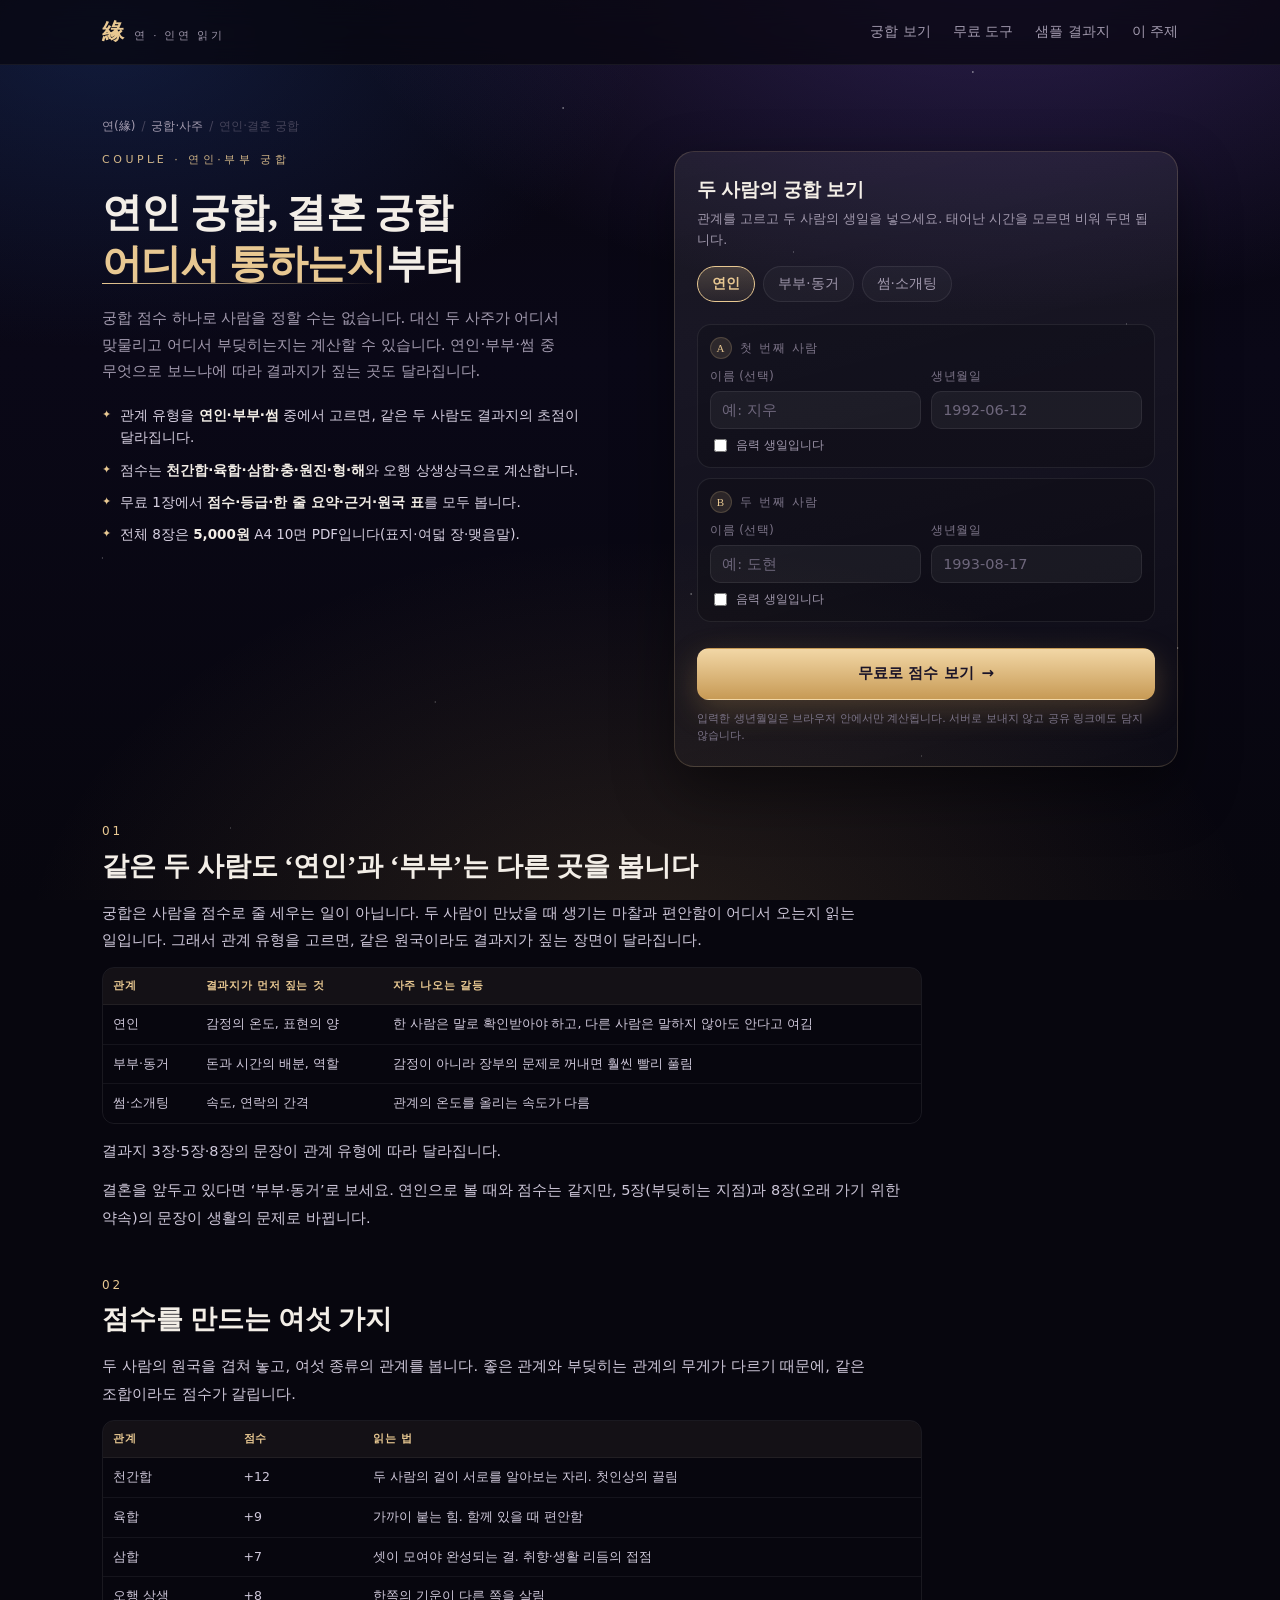
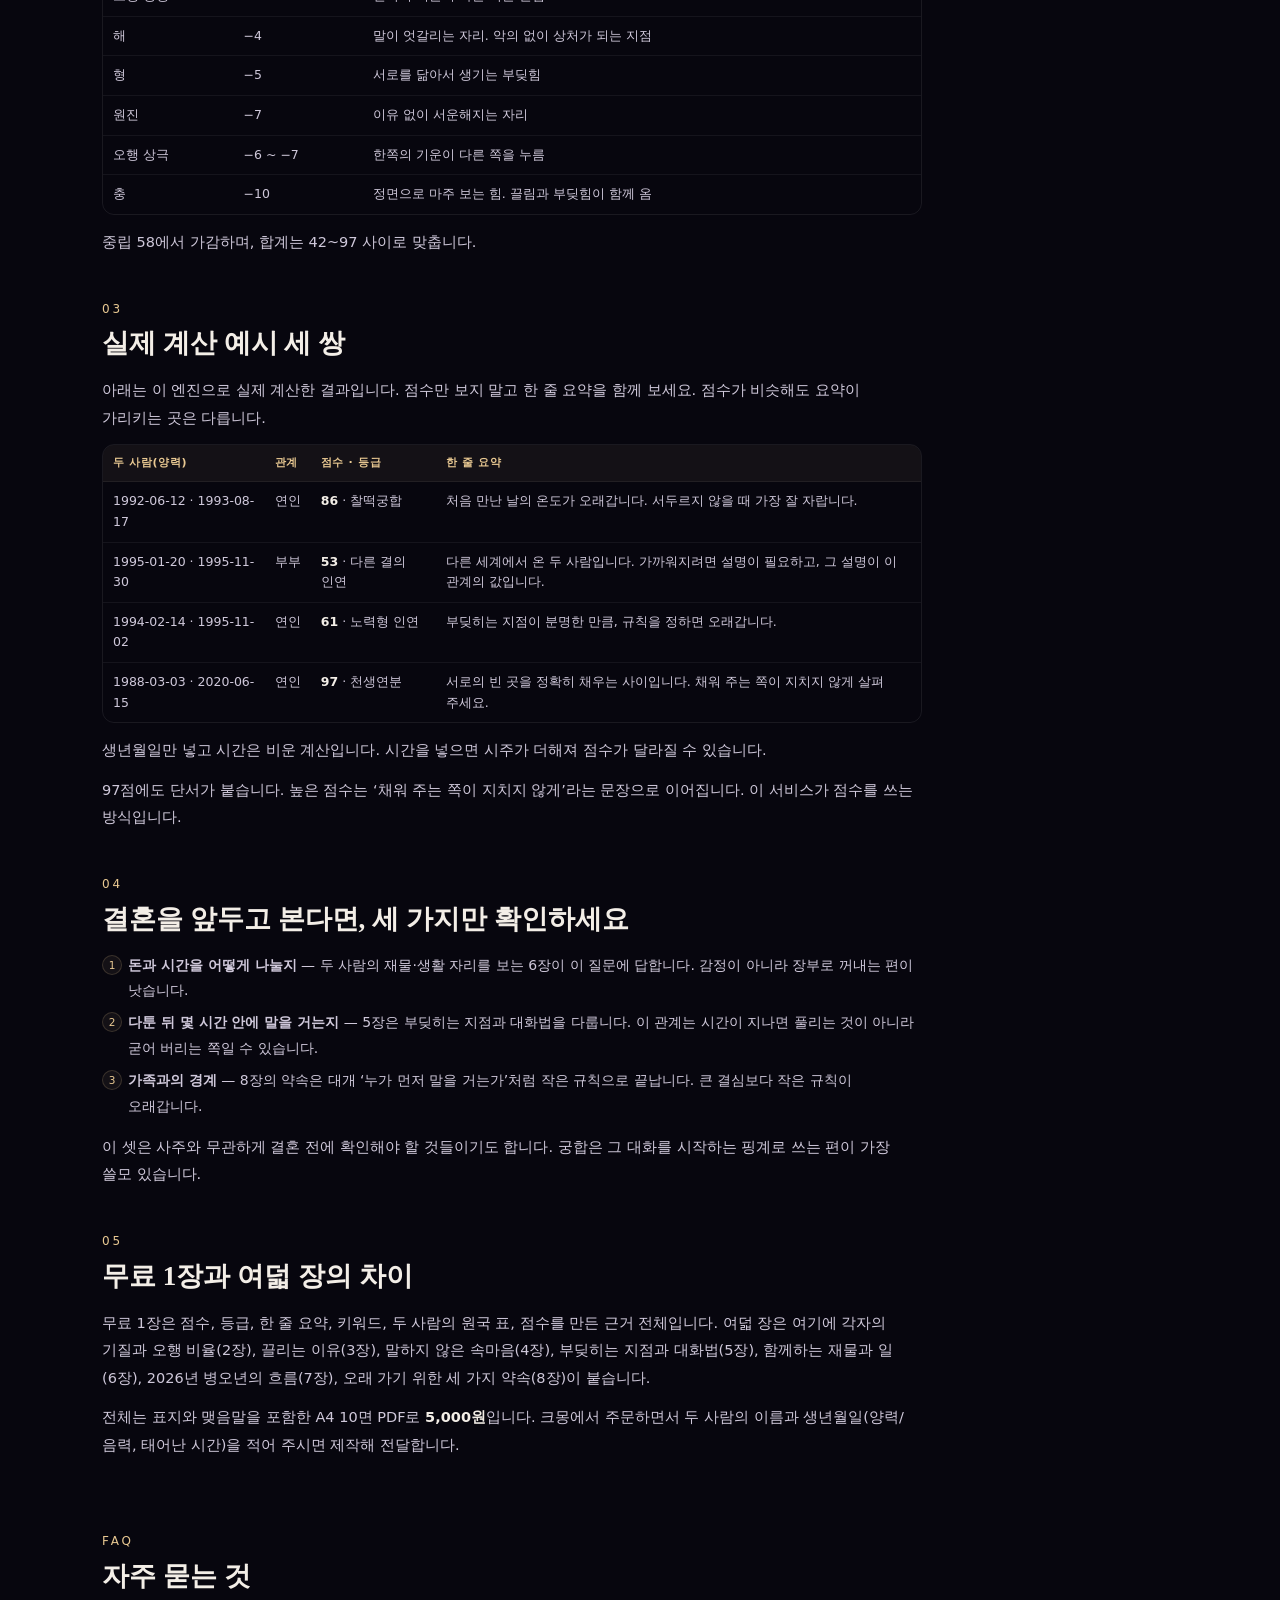
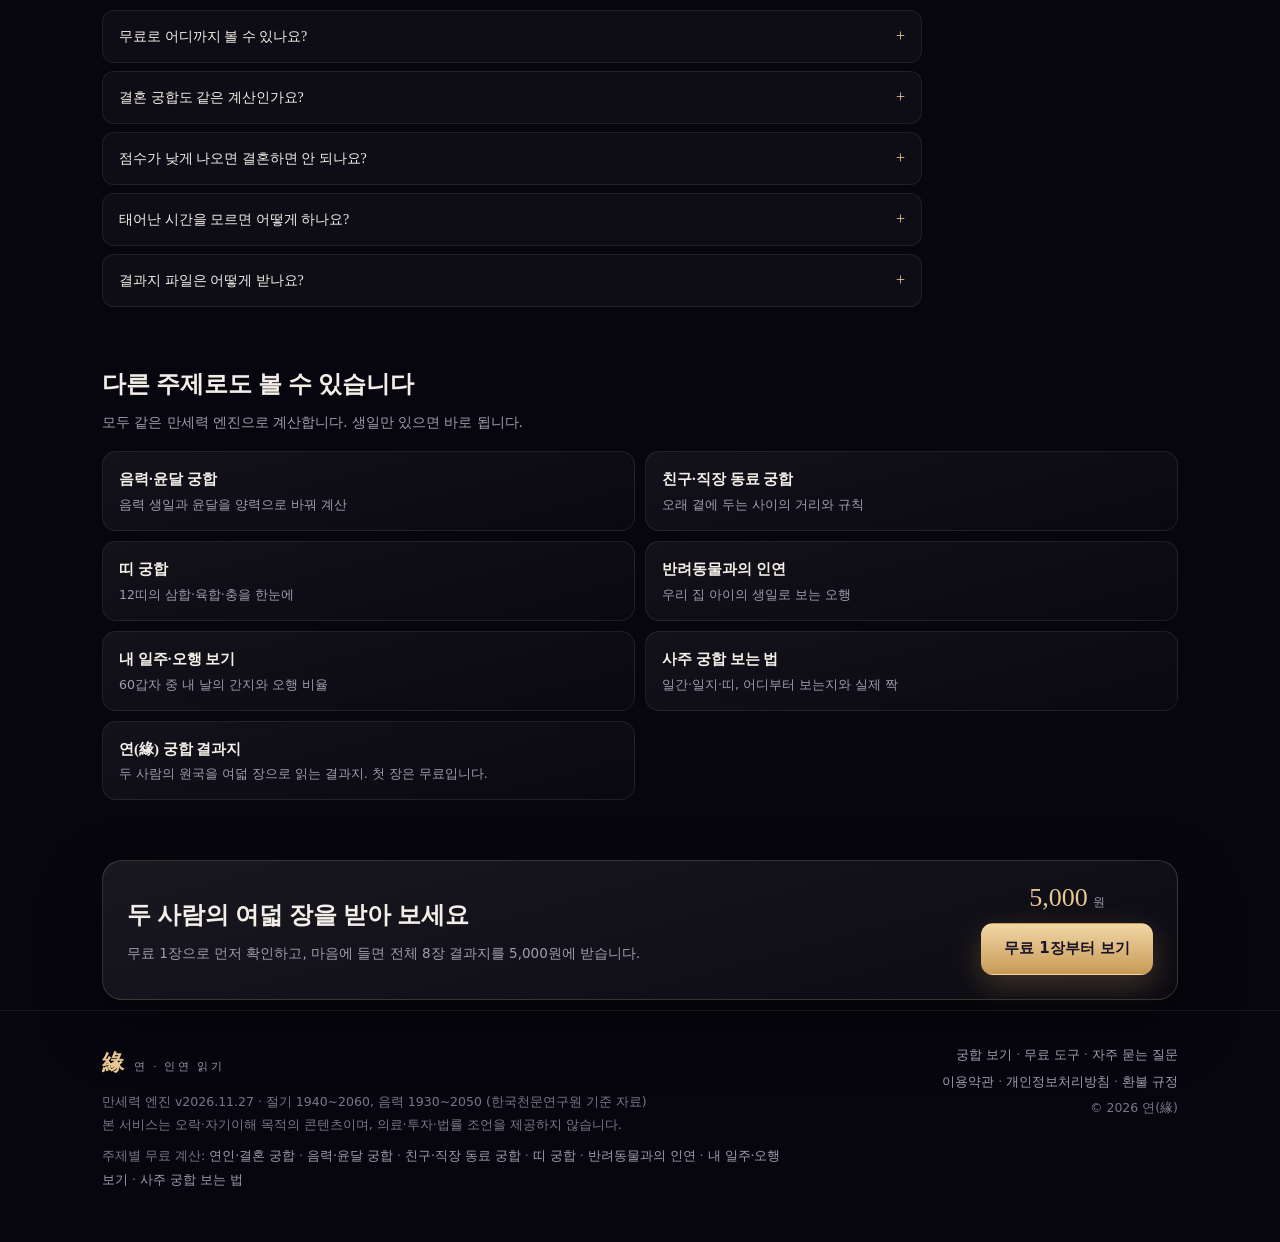
==== commit c1717d91: "deploy: 연(緣) 2026-11-28 07:17 (33개 파일)" ====
--- a/gunghap-couple.html
+++ b/gunghap-couple.html
@@ -226,7 +226,7 @@
     </div>
   </section>
 
-<section class="land-links"><div class="wrap"><h2>다른 주제로도 볼 수 있습니다</h2><p class="lead">모두 같은 만세력 엔진으로 계산합니다. 생일만 있으면 바로 됩니다.</p><div class="link-grid"><a class="link-card" href="gunghap-lunar.html"><b>음력·윤달 궁합</b><span>음력 생일과 윤달을 양력으로 바꿔 계산</span></a><a class="link-card" href="gunghap-friend.html"><b>친구·직장 동료 궁합</b><span>오래 곁에 두는 사이의 거리와 규칙</span></a><a class="link-card" href="gunghap-ddi.html"><b>띠 궁합</b><span>12띠의 삼합·육합·충을 한눈에</span></a><a class="link-card" href="gunghap-pet.html"><b>반려동물과의 인연</b><span>우리 집 아이의 생일로 보는 오행</span></a><a class="link-card" href="saju-ilju.html"><b>내 일주·오행 보기</b><span>60갑자 중 내 날의 간지와 오행 비율</span></a><a class="link-card" href="index.html#fateForm"><b>연(緣) 궁합 결과지</b><span>두 사람의 원국을 여덟 장으로 읽는 결과지. 첫 장은 무료입니다.</span></a></div></div></section>
+<section class="land-links"><div class="wrap"><h2>다른 주제로도 볼 수 있습니다</h2><p class="lead">모두 같은 만세력 엔진으로 계산합니다. 생일만 있으면 바로 됩니다.</p><div class="link-grid"><a class="link-card" href="gunghap-lunar.html"><b>음력·윤달 궁합</b><span>음력 생일과 윤달을 양력으로 바꿔 계산</span></a><a class="link-card" href="gunghap-friend.html"><b>친구·직장 동료 궁합</b><span>오래 곁에 두는 사이의 거리와 규칙</span></a><a class="link-card" href="gunghap-ddi.html"><b>띠 궁합</b><span>12띠의 삼합·육합·충을 한눈에</span></a><a class="link-card" href="gunghap-pet.html"><b>반려동물과의 인연</b><span>우리 집 아이의 생일로 보는 오행</span></a><a class="link-card" href="saju-ilju.html"><b>내 일주·오행 보기</b><span>60갑자 중 내 날의 간지와 오행 비율</span></a><a class="link-card" href="gunghap-saju.html"><b>사주 궁합 보는 법</b><span>일간·일지·띠, 어디부터 보는지와 실제 짝</span></a><a class="link-card" href="index.html#fateForm"><b>연(緣) 궁합 결과지</b><span>두 사람의 원국을 여덟 장으로 읽는 결과지. 첫 장은 무료입니다.</span></a></div></div></section>
 <section class="land-cta"><div class="wrap"><div class="card">
   <div><h2>두 사람의 여덟 장을 받아 보세요</h2><p>무료 1장으로 먼저 확인하고, 마음에 들면 전체 8장 결과지를 5,000원에 받습니다.</p></div>
   <div class="center"><div class="price">5,000<small>원</small></div>
@@ -240,7 +240,7 @@
       <div class="brand" style="margin-bottom:8px"><b>緣</b><span>연 · 인연 읽기</span></div>
       <div class="fine">만세력 엔진 v2026.11.27 · 절기 1940~2060, 음력 1930~2050 (한국천문연구원 기준 자료)<br>
       본 서비스는 오락·자기이해 목적의 콘텐츠이며, 의료·투자·법률 조언을 제공하지 않습니다.</div>
-      <div class="sitelinks">주제별 무료 계산: <a href="gunghap-couple.html">연인·결혼 궁합</a> · <a href="gunghap-lunar.html">음력·윤달 궁합</a> · <a href="gunghap-friend.html">친구·직장 동료 궁합</a> · <a href="gunghap-ddi.html">띠 궁합</a> · <a href="gunghap-pet.html">반려동물과의 인연</a> · <a href="saju-ilju.html">내 일주·오행 보기</a></div>
+      <div class="sitelinks">주제별 무료 계산: <a href="gunghap-couple.html">연인·결혼 궁합</a> · <a href="gunghap-lunar.html">음력·윤달 궁합</a> · <a href="gunghap-friend.html">친구·직장 동료 궁합</a> · <a href="gunghap-ddi.html">띠 궁합</a> · <a href="gunghap-pet.html">반려동물과의 인연</a> · <a href="saju-ilju.html">내 일주·오행 보기</a> · <a href="gunghap-saju.html">사주 궁합 보는 법</a></div>
     </div>
     <div style="text-align:right">
       <div><a href="index.html#fateForm">궁합 보기</a> · <a href="index.html#tools">무료 도구</a> · <a href="index.html#faq">자주 묻는 질문</a></div>
--- a/assets/css/app.css
+++ b/assets/css/app.css
@@ -296,7 +296,7 @@
 .sec-head h2{font-family:var(--serif);font-size:clamp(22px,4vw,32px);margin:0 0 10px;font-weight:600}
 .sec-head p{color:var(--muted);margin:0;font-size:14.5px}
 .tool-grid{display:grid;gap:18px}
-@media(min-width:860px){.tool-grid{grid-template-columns:1fr 1fr}}
+@media(min-width:860px){.tool-grid{grid-template-columns:1fr 1fr}.tool-wide{grid-column:1/-1}}
 .tool{padding:24px;border-radius:20px;border:1px solid var(--line-soft);background:linear-gradient(165deg,rgba(255,255,255,.06),rgba(255,255,255,.015))}
 .tool h3{font-family:var(--serif);font-size:19px;margin:0 0 6px;word-break:keep-all}
 .tool .desc{font-size:13.5px;color:var(--muted);margin:0 0 16px}
--- a/assets/css/landing.css
+++ b/assets/css/landing.css
@@ -22,6 +22,15 @@
 .land .facts li{font-size:13.5px;color:#D8D1E2;line-height:1.65;word-break:keep-all;position:relative;padding-left:18px}
 .land .facts li::before{content:"✦";color:var(--gold);font-size:11px;position:absolute;left:0;top:1px;line-height:1.9}
 .land .facts b{color:var(--text);font-weight:600}
+
+/* 공유 링크로 들어온 사람에게 보이는 한 줄 */
+.share-note{
+  font-size:13px;line-height:1.65;color:#E8C892;word-break:keep-all;
+  border:1px solid rgba(232,200,146,.28);border-radius:12px;
+  background:linear-gradient(165deg,rgba(232,200,146,.09),rgba(255,255,255,.015));
+  padding:10px 14px;margin:0 0 20px;
+}
+.share-note span{color:var(--muted);font-size:12px}
 
 /* ---------- 빠른 계산 카드 ---------- */
 .quick{padding:22px}
